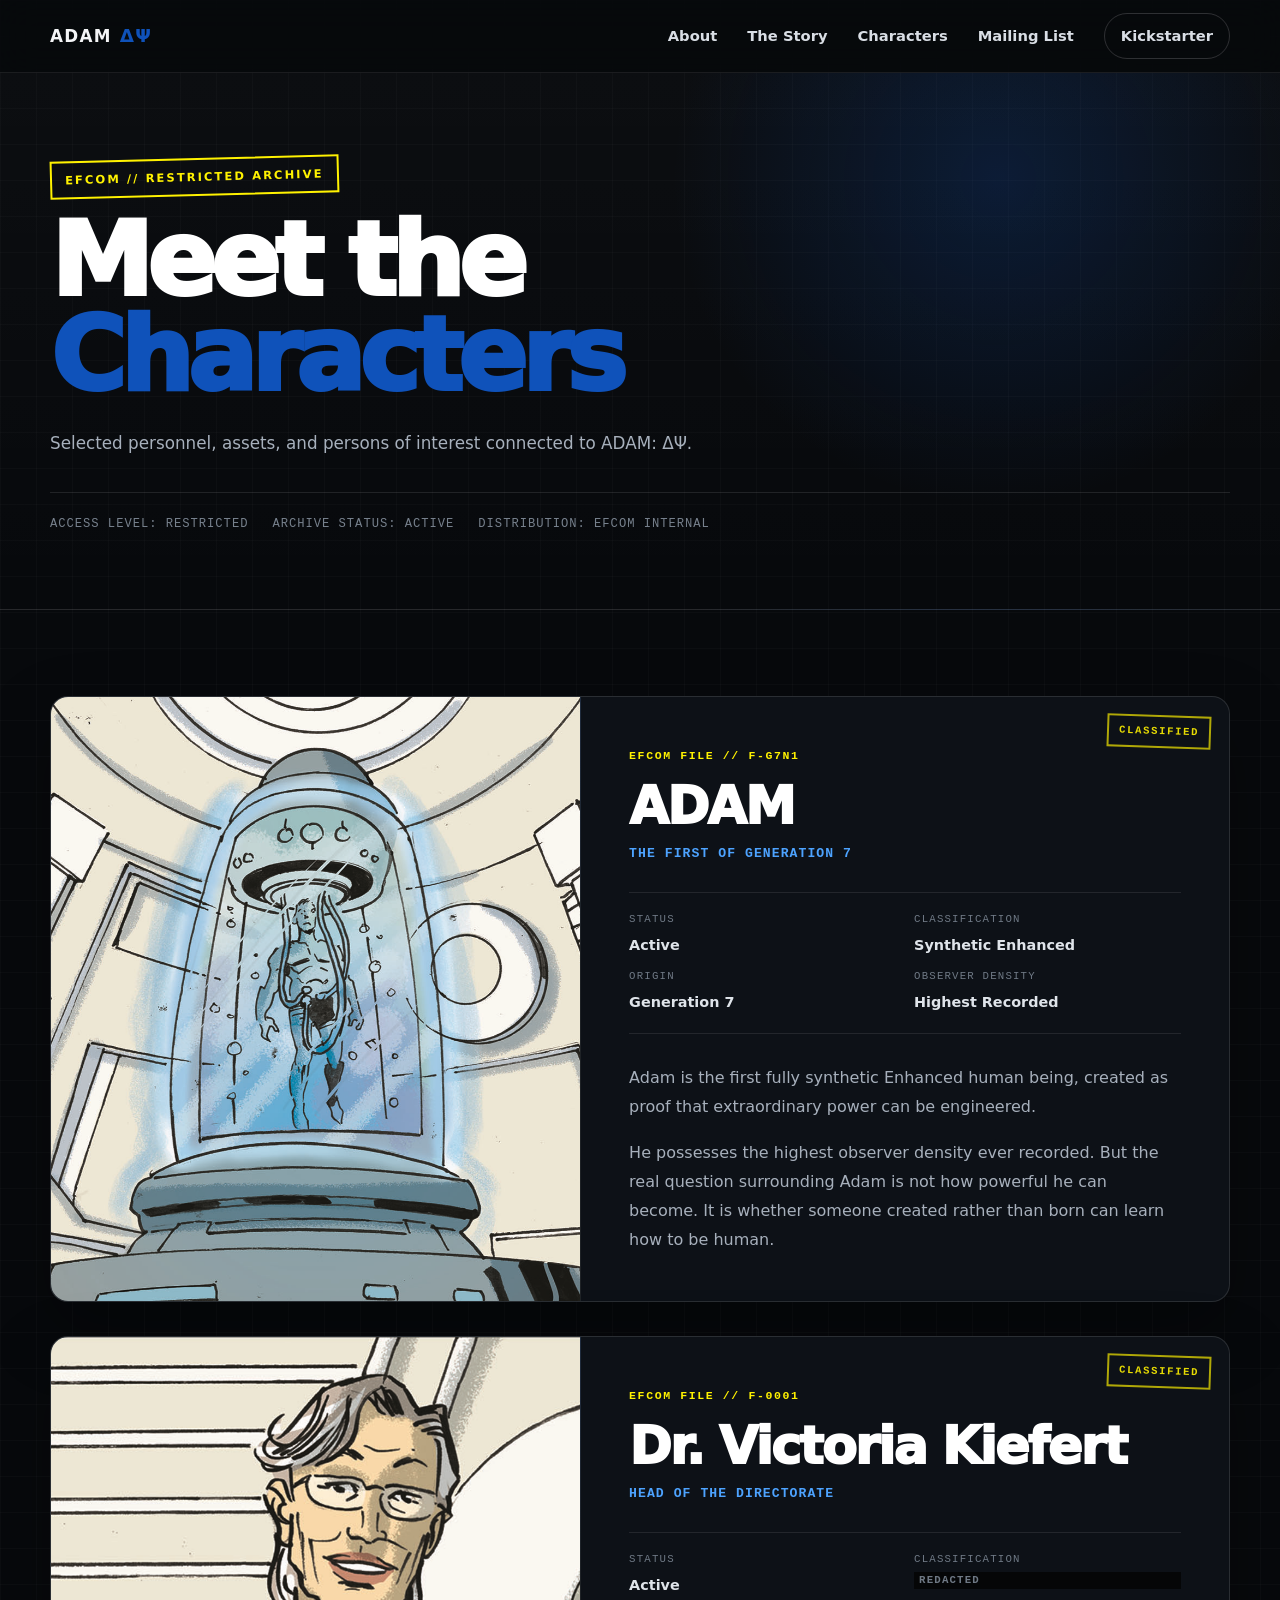
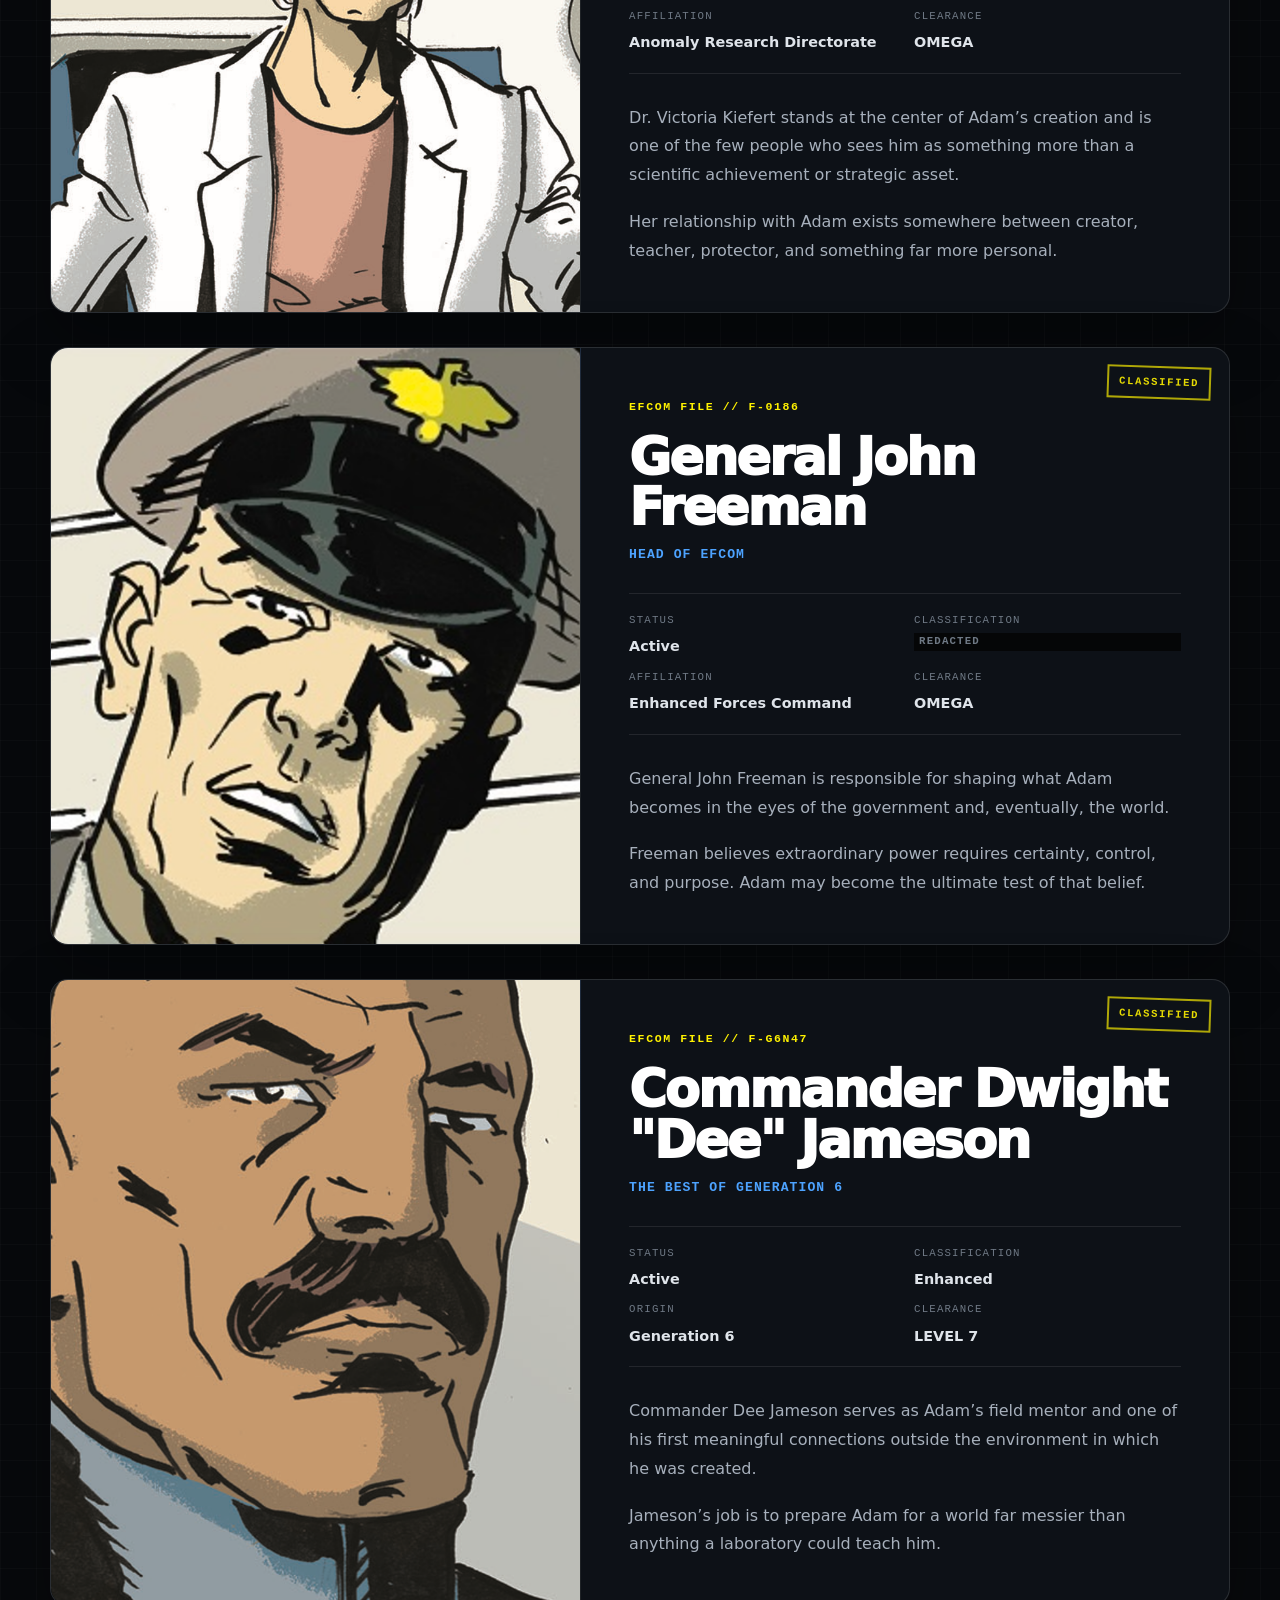
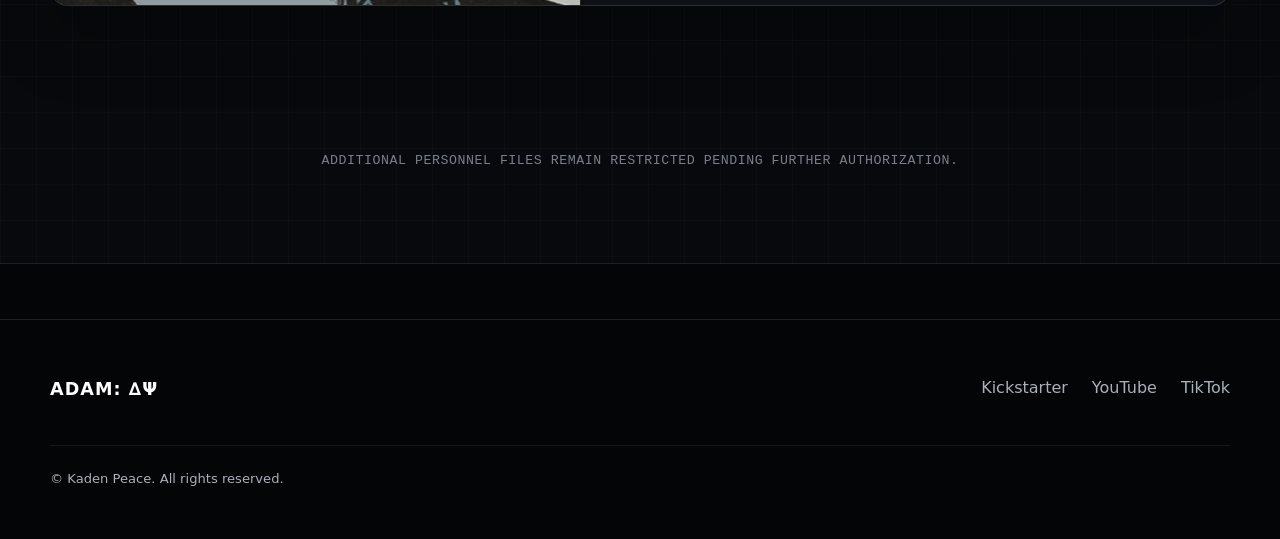
==== characters.html @ d2da7667 "Adjust object-position for dossier images" ====
<!DOCTYPE html>
<html lang="en">

<head>
  <meta charset="UTF-8" />
  <meta name="viewport" content="width=device-width, initial-scale=1.0" />
  <title>Meet the Characters | ADAM: ΔΨ</title>
  <meta name="description" content="Meet the major characters of ADAM: ΔΨ through the EFCOM classified archive." />
  <link rel="stylesheet" href="styles.css" />

  <style>
    body.characters-page {
      background:
        linear-gradient(rgba(255, 255, 255, .018) 1px, transparent 1px),
        linear-gradient(90deg, rgba(255, 255, 255, .018) 1px, transparent 1px),
        #07090c;
      background-size: 36px 36px;
      color: #f4f5f7;
    }

    .characters-page main {
      padding-top: 72px;
    }

    .archive-hero {
      position: relative;
      overflow: hidden;
      padding: 86px 0 74px;
      border-bottom: 1px solid rgba(255, 255, 255, .11);
      background:
        radial-gradient(circle at 78% 20%, rgba(15, 82, 186, .22), transparent 30%),
        linear-gradient(180deg, rgba(255, 255, 255, .02), transparent);
    }

    .archive-stamp {
      display: inline-block;
      margin-bottom: 18px;
      padding: 8px 13px;
      border: 2px solid #FFF200;
      color: #FFF200;
      font-size: .72rem;
      font-weight: 900;
      letter-spacing: .18em;
      text-transform: uppercase;
      transform: rotate(-1.5deg);
    }

    .archive-title {
      margin: 0;
      max-width: 950px;
      color: #fff;
      font-family: Inter, ui-sans-serif, system-ui, -apple-system, BlinkMacSystemFont, "Segoe UI", sans-serif;
      font-size: clamp(3.3rem, 8vw, 7rem);
      line-height: .92;
      letter-spacing: -.055em;
      font-weight: 950;
    }

    .archive-title .mark {
      color: #0F52BA;
    }

    .archive-subtitle {
      max-width: 760px;
      margin: 26px 0 0;
      color: #a7b0bc;
      font-size: 1.05rem;
      line-height: 1.75;
    }

    .archive-meta {
      display: flex;
      flex-wrap: wrap;
      gap: 10px 24px;
      margin-top: 34px;
      padding-top: 22px;
      border-top: 1px solid rgba(255, 255, 255, .10);
      color: #77818d;
      font-family: "Courier New", Courier, monospace;
      font-size: .76rem;
      letter-spacing: .08em;
      text-transform: uppercase;
    }

    .archive-list {
      padding: 86px 0 110px;
    }

    .dossier {
      position: relative;
      display: grid;
      grid-template-columns: minmax(280px, .9fr) minmax(0, 1.1fr);
      overflow: hidden;
      margin-bottom: 34px;
      background: #0d1117;
      border: 1px solid rgba(255, 255, 255, .12);
      border-radius: 18px;
      box-shadow: 0 28px 70px rgba(0, 0, 0, .28);
    }

    .dossier::before {
      content: "CLASSIFIED";
      position: absolute;
      top: 18px;
      right: 18px;
      z-index: 3;
      padding: 6px 10px;
      border: 2px solid rgba(255, 242, 0, .75);
      color: #FFF200;
      font-family: "Courier New", Courier, monospace;
      font-size: .66rem;
      font-weight: 900;
      letter-spacing: .16em;
      transform: rotate(2deg);
      opacity: .9;
    }

    .dossier-image {
      position: relative;
      min-height: 520px;
      display: grid;
      place-items: end center;
      overflow: hidden;
      background:
        linear-gradient(180deg, rgba(15, 82, 186, .16), transparent 42%),
        #090d12;
      border-right: 1px solid rgba(255, 255, 255, .09);
    }

    .dossier-image img {
      width: 100%;
      height: 100%;
      max-height: 640px;
      object-fit: cover;
      object-position: center;
    }

    .dossier.kiefert .dossier-image img {
      object-position: 42% center;
    }

    .dossier.freeman .dossier-image img {
      object-position: 82% center;
    }

    .dossier.jameson .dossier-image img {
      object-position: 62% 88%;
    }

    .dossier-missing {
      align-self: center;
      padding: 50px 30px;
      text-align: center;
      color: #68727e;
      font-family: "Courier New", Courier, monospace;
      line-height: 1.7;
    }

    .dossier-copy {
      padding: 50px 48px 46px;
    }

    .file-number {
      margin: 0 0 16px;
      color: #FFF200;
      font-family: "Courier New", Courier, monospace;
      font-size: .72rem;
      font-weight: 800;
      letter-spacing: .14em;
      text-transform: uppercase;
    }

    .character-name {
      margin: 0;
      color: #fff;
      font-size: clamp(2.25rem, 4vw, 4rem);
      line-height: .98;
      letter-spacing: -.04em;
      font-weight: 950;
    }

    .character-role {
      margin-top: 12px;
      color: #4DA3FF;
      font-family: "Courier New", Courier, monospace;
      font-size: .82rem;
      font-weight: 700;
      letter-spacing: .08em;
      text-transform: uppercase;
    }

    .data-grid {
      display: grid;
      grid-template-columns: 1fr 1fr;
      gap: 10px 18px;
      margin: 28px 0 30px;
      padding: 18px 0;
      border-block: 1px solid rgba(255, 255, 255, .09);
    }

    .data-item span {
      display: block;
      margin-bottom: 4px;
      color: #6f7985;
      font-family: "Courier New", Courier, monospace;
      font-size: .67rem;
      letter-spacing: .11em;
      text-transform: uppercase;
    }

    .data-item strong {
      color: #dfe4ea;
      font-size: .9rem;
      font-weight: 700;
    }

    .character-copy {
      color: #a7b0bc;
      font-size: 1rem;
      line-height: 1.8;
    }

    .character-copy p {
      margin: 0 0 18px;
    }

    .character-copy p:last-child {
      margin-bottom: 0;
    }

    .redacted {
      display: inline-block;
      min-width: 90px;
      padding: 0 5px;
      color: transparent;
      background: #050607;
      user-select: none;
    }

    .archive-footer-note {
      padding: 0 0 90px;
      text-align: center;
    }

    .archive-footer-note p {
      width: min(690px, 100%);
      margin: 0 auto;
      color: #77818d;
      font-family: "Courier New", Courier, monospace;
      font-size: .83rem;
      line-height: 1.7;
      text-transform: uppercase;
      letter-spacing: .04em;
    }

    @media (max-width: 850px) {
      .dossier {
        grid-template-columns: 1fr;
      }

      .dossier:nth-child(even) .dossier-image,
      .dossier:nth-child(even) .dossier-copy {
        order: initial;
      }

      .dossier-image,
      .dossier:nth-child(even) .dossier-image {
        min-height: 390px;
        border: 0;
        border-bottom: 1px solid rgba(255, 255, 255, .09);
      }

      .dossier-copy {
        padding: 34px 24px;
      }
    }

    @media (max-width: 560px) {
      .archive-hero {
        padding-top: 66px;
      }

      .archive-meta {
        display: grid;
        gap: 8px;
      }

      .data-grid {
        grid-template-columns: 1fr;
      }

      .dossier-image {
        min-height: 320px;
      }
    }
  </style>
</head>

<body class="characters-page">
  <header class="site-header">
    <div class="container nav-wrap">
      <a class="brand" href="index.html" aria-label="ADAM Delta Psi home">
        <span class="brand-main">ADAM</span>
        <span class="brand-mark">ΔΨ</span>
      </a>

      <button class="menu-toggle" type="button" aria-label="Open navigation" aria-expanded="false"
        aria-controls="site-nav">
        <span></span><span></span><span></span>
      </button>

      <nav id="site-nav" class="site-nav" aria-label="Main navigation">
        <a href="index.html#about">About</a>
        <a href="index.html#world">The Story</a>
        <a href="characters.html">Characters</a>
        <a href="index.html#newsletter">Mailing List</a>
        <a class="nav-cta" href="https://www.kickstarter.com/projects/adam-delta-psi/adam-adam-delta-psi-0" target="_blank" rel="noopener">
         Kickstarter
        </a>
      </nav>
    </div>
  </header>

  <main>
    <section class="archive-hero">
      <div class="container">
        <div class="archive-stamp">EFCOM // Restricted Archive</div>
        <h1 class="archive-title">Meet the <span class="mark">Characters</span></h1>
        <p class="archive-subtitle">Selected personnel, assets, and persons of interest connected to ADAM: ΔΨ.</p>
        <div class="archive-meta">
          <span>Access Level: Restricted</span>
          <span>Archive Status: Active</span>
          <span>Distribution: EFCOM Internal</span>
        </div>
      </div>
    </section>

    <section class="archive-list">
      <div class="container">

        <article class="dossier">
          <div class="dossier-image">
            <img src="assets/characters/adam.png" alt="Adam"
              onerror="this.hidden=true; this.nextElementSibling.hidden=false;" />
            <div class="dossier-missing" hidden>IMAGE FILE MISSING<br />assets/characters/adam.png</div>
          </div>
          <div class="dossier-copy">
            <p class="file-number">EFCOM FILE // F-G7N1</p>
            <h2 class="character-name">ADAM</h2>
            <div class="character-role">The First of Generation 7</div>
            <div class="data-grid">
              <div class="data-item"><span>Status</span><strong>Active</strong></div>
              <div class="data-item"><span>Classification</span><strong>Synthetic Enhanced</strong></div>
              <div class="data-item"><span>Origin</span><strong>Generation 7</strong></div>
              <div class="data-item"><span>Observer Density</span><strong>Highest Recorded</strong></div>
            </div>
            <div class="character-copy">
              <p>Adam is the first fully synthetic Enhanced human being, created as proof that extraordinary power can
                be engineered.</p>
              <p>He possesses the highest observer density ever recorded. But the real question surrounding Adam is not
                how powerful he can become. It is whether someone created rather than born can learn how to be human.
              </p>
            </div>
          </div>
        </article>

        <article class="dossier kiefert">
          <div class="dossier-image">
            <img src="assets/characters/kiefert.png" alt="Dr. Victoria Kiefert"
              onerror="this.hidden=true; this.nextElementSibling.hidden=false;" />
            <div class="dossier-missing" hidden>IMAGE FILE MISSING<br />assets/characters/kiefert.png</div>
          </div>
          <div class="dossier-copy">
            <p class="file-number">EFCOM FILE // F-0001</p>
            <h2 class="character-name">Dr. Victoria Kiefert</h2>
            <div class="character-role">Head of the Directorate</div>
            <div class="data-grid">
              <div class="data-item"><span>Status</span><strong>Active</strong></div>
              <div class="data-item"><span>Classification</span><strong><span class="redacted">REDACTED</span></strong></div>
              <div class="data-item"><span>Affiliation</span><strong>Anomaly Research Directorate</strong></div>
              <div class="data-item"><span>Clearance</span><strong>OMEGA</strong></div>
            </div>
            <div class="character-copy">
              <p>Dr. Victoria Kiefert stands at the center of Adam’s creation and is one of the few people who sees him
                as something more than a scientific achievement or strategic asset.</p>
              <p>Her relationship with Adam exists somewhere between creator, teacher, protector, and something far more
                personal.</p>
            </div>
          </div>
        </article>

        <article class="dossier freeman">
          <div class="dossier-image">
            <img src="assets/characters/freeman.png" alt="General John Freeman"
              onerror="this.hidden=true; this.nextElementSibling.hidden=false;" />
            <div class="dossier-missing" hidden>IMAGE FILE MISSING<br />assets/characters/freeman.png</div>
          </div>
          <div class="dossier-copy">
            <p class="file-number">EFCOM FILE // F-0186</p>
            <h2 class="character-name">General John Freeman</h2>
            <div class="character-role">Head of EFCOM</div>
            <div class="data-grid">
              <div class="data-item"><span>Status</span><strong>Active</strong></div>
              <div class="data-item"><span>Classification</span><strong><span class="redacted">REDACTED</span></strong></div>
              <div class="data-item"><span>Affiliation</span><strong>Enhanced Forces Command</strong></div>
              <div class="data-item"><span>Clearance</span><strong>OMEGA</strong></div>
            </div>
            <div class="character-copy">
              <p>General John Freeman is responsible for shaping what Adam becomes in the eyes of the government and,
                eventually, the world.</p>
              <p>Freeman believes extraordinary power requires certainty, control, and purpose. Adam may become the
                ultimate test of that belief.</p>
            </div>
          </div>
        </article>

        <article class="dossier jameson">
          <div class="dossier-image">
            <img src="assets/characters/jameson.png" alt="Commander Dee Jameson"
              onerror="this.hidden=true; this.nextElementSibling.hidden=false;" />
            <div class="dossier-missing" hidden>IMAGE FILE MISSING<br />assets/characters/jameson.png</div>
          </div>
          <div class="dossier-copy">
            <p class="file-number">EFCOM FILE // F-G6N47</p>
            <h2 class="character-name">Commander Dwight "Dee" Jameson</h2>
            <div class="character-role">The Best of Generation 6</div>
            <div class="data-grid">
              <div class="data-item"><span>Status</span><strong>Active</strong></div>
              <div class="data-item"><span>Classification</span><strong>Enhanced</strong></div>
              <div class="data-item"><span>Origin</span><strong>Generation 6</strong></div>
              <div class="data-item"><span>Clearance</span><strong>LEVEL 7</strong></div>
            </div>
            <div class="character-copy">
              <p>Commander Dee Jameson serves as Adam’s field mentor and one of his first meaningful connections outside
                the environment in which he was created.</p>
              <p>Jameson’s job is to prepare Adam for a world far messier than anything a laboratory could teach him.
              </p>
            </div>
          </div>
        </article>

      </div>
    </section>

    <section class="archive-footer-note">
      <div class="container">
        <p>Additional personnel files remain restricted pending further authorization.</p>
      </div>
    </section>
  </main>

  <footer class="site-footer">
  <footer class="site-footer">
    <div class="container footer-inner">
      <div>
        <div class="footer-brand">ADAM: ∆Ψ</div>
      </div>

      <div class="footer-links">
        <a href="https://www.kickstarter.com/projects/adam-delta-psi/adam-adam-delta-psi-0" target="_blank" rel="noopener">Kickstarter</a>
        <a href="https://www.youtube.com/@ADAM_Delta_Psi" target="_blank" rel="noopener">YouTube</a>
        <a href="https://www.tiktok.com/@adam_delta_psi" target="_blank" rel="noopener">TikTok</a>
      </div>
    </div>

    <div class="container footer-bottom">
      <p>
        © <span id="year"></span> Kaden Peace. All rights reserved.
      </p>
    </div>
  </footer>
</body>
</html>
---- styles.css ----
:root {
  --bg: #07090c;
  --bg-soft: #0d1117;
  --panel: #1200b4;
  --panel-2: #151d27;
  --text: #f4f5f7;
  --muted: #a7b0bc;
  --line: rgba(255, 255, 255, 0.11);
  --accent: #0F52BA;
  --accent-light: #FFF200;
  --accent-dark: #082567;
  --max-width: 1180px;
  --radius: 18px;
  --shadow: 0 30px 80px rgba(0, 0, 0, 0.35);
}

* {
  box-sizing: border-box;
}

html {
  scroll-behavior: smooth;
}

body {
  margin: 0;
  background: var(--bg);
  color: var(--text);
  font-family:
    Inter, ui-sans-serif, system-ui, -apple-system, BlinkMacSystemFont, "Segoe UI",
    sans-serif;
  line-height: 1.6;
}

body.menu-open {
  overflow: hidden;
}

a {
  color: inherit;
  text-decoration: none;
}

button,
input {
  font: inherit;
}

img {
  max-width: 100%;
  display: block;
}

.container {
  width: min(calc(100% - 40px), var(--max-width));
  margin-inline: auto;
}

.site-header {
  position: fixed;
  inset: 0 0 auto;
  z-index: 100;
  background: rgba(7, 9, 12, 0.78);
  border-bottom: 1px solid rgba(255, 255, 255, 0.08);
  backdrop-filter: blur(18px);
  -webkit-backdrop-filter: blur(18px);
}

.nav-wrap {
  min-height: 72px;
  display: flex;
  align-items: center;
  justify-content: space-between;
  gap: 30px;
}

.brand {
  display: inline-flex;
  align-items: baseline;
  gap: 8px;
  font-weight: 900;
  letter-spacing: 0.08em;
}

.brand-main {
  font-size: 1.05rem;
}

.brand-mark {
  color: var(--accent);
  font-size: 1.15rem;
}

.site-nav {
  display: flex;
  align-items: center;
  gap: 30px;
}

.site-nav a {
  color: #d9dee5;
  font-size: 0.92rem;
  font-weight: 700;
  transition: color 160ms ease;
}

.site-nav a:hover {
  color: white;
}

.site-nav .nav-cta {
  padding: 10px 16px;
  border: 1px solid rgba(255, 255, 255, 0.16);
  border-radius: 999px;
}

.menu-toggle {
  display: none;
  width: 42px;
  height: 42px;
  padding: 9px;
  background: transparent;
  border: 0;
  cursor: pointer;
}

.menu-toggle span {
  display: block;
  height: 2px;
  margin: 5px 0;
  background: white;
  transition: transform 180ms ease, opacity 180ms ease;
}

.hero {
  position: relative;
  min-height: 100svh;
  display: grid;
  place-items: center;
  overflow: hidden;
  padding: 130px 0 90px;
  isolation: isolate;
  background:
    radial-gradient(circle at 50% 55%, rgba(255, 79, 61, 0.08), transparent 34%),
    linear-gradient(180deg, #080a0e 0%, #06080b 100%);
}

.hero::after {
  content: "";
  position: absolute;
  inset: auto 0 0;
  height: 28%;
  z-index: -1;
  background: linear-gradient(transparent, var(--bg));
}

.hero-grid {
  position: absolute;
  inset: 0;
  z-index: -3;
  opacity: 0.26;
  background-image:
    linear-gradient(rgba(255, 255, 255, 0.045) 1px, transparent 1px),
    linear-gradient(90deg, rgba(255, 255, 255, 0.045) 1px, transparent 1px);
  background-size: 64px 64px;
  mask-image: linear-gradient(to bottom, black, transparent 88%);
}

.hero-glow {
  position: absolute;
  z-index: -2;
  width: 560px;
  height: 560px;
  border-radius: 50%;
  filter: blur(120px);
  opacity: 0.22;
}

.hero-glow-one {
  top: 18%;
  right: -240px;
  background: var(--accent);
}

.hero-glow-two {
  left: -260px;
  bottom: -120px;
  background: #5b6470;
}

.hero-content {
  max-width: 980px;
  text-align: center;
}

.eyebrow,
.section-kicker {
  margin: 0 0 18px;
  color: var(--accent-light);
  text-transform: uppercase;
  letter-spacing: 0.18em;
  font-size: 0.76rem;
  font-weight: 800;
}

.about-heading span {
  display: block;
}

.about-heading span + span {
  margin-top: 15px;
}

.hero h1 {
  margin: 0;
  line-height: 0.9;
  letter-spacing: -0.055em;
  display: flex;
  justify-content: center;
  align-items: baseline;
  gap: 1em;
}

.hero h1 span,
.hero h1 strong {
  display: inline;
  font-size: clamp(5rem, 16vw, 11rem);
  font-weight: 950;
}

.hero h1 strong {
  color: var(--accent);
  letter-spacing: -0.02em;
}

.subtitle {
  margin: 26px 0 0;
  color: #d4d9e0;
  font-size: clamp(1.05rem, 2vw, 1.45rem);
  letter-spacing: 0.11em;
  text-transform: uppercase;
}

.hero-copy {
  max-width: 760px;
  margin: 30px auto 0;
  color: var(--muted);
  font-size: clamp(1rem, 1.7vw, 1.17rem);
}

.hero-actions {
  margin-top: 36px;
  display: flex;
  justify-content: center;
  flex-wrap: wrap;
  gap: 14px;
}

.button {
  min-height: 48px;
  display: inline-flex;
  align-items: center;
  justify-content: center;
  padding: 13px 20px;
  border: 0;
  border-radius: 10px;
  font-weight: 800;
  cursor: pointer;
  transition:
    transform 160ms ease,
    background 160ms ease,
    border-color 160ms ease;
}

.button:hover {
  transform: translateY(-2px);
}

.button-primary {
  color: #fff;
  background: linear-gradient(135deg, var(--accent), var(--accent-dark));
  box-shadow: 0 12px 34px rgba(255, 79, 61, 0.18);
}

.button-primary:hover {
  background: linear-gradient(135deg, var(--accent-light), var(--accent));
}

.button-secondary {
  color: #fff;
  background: linear-gradient(135deg, var(--accent), var(--accent-dark));
  border: 0;
  box-shadow: 0 12px 34px rgba(15, 82, 186, 0.18);
}

.button-secondary:hover {
  background: linear-gradient(135deg, var(--accent-light), var(--accent));
}

.hero-note {
  margin: 24px 0 0;
  color: #78828d;
  font-size: 0.85rem;
}

.section {
  padding: 110px 0;
}

.section-dark {
  background:
    linear-gradient(180deg, rgba(255, 255, 255, 0.015), transparent 20%),
    var(--bg-soft);
  border-block: 1px solid var(--line);
}

.split,
.newsletter-grid,
.book-grid {
  display: grid;
  grid-template-columns: 0.9fr 1.1fr;
  gap: clamp(50px, 8vw, 120px);
  align-items: start;
}

h2 {
  max-width: 720px;
  margin: 0;
  font-size: clamp(2.2rem, 5vw, 4.5rem);
  line-height: 1;
  letter-spacing: -0.04em;
}

.prose {
  color: var(--muted);
  font-size: 1.04rem;
}

.prose p {
  margin: 0 0 22px;
}

.prose p:last-child {
  margin-bottom: 0;
}

.prose strong,
.prose em {
  color: white;
}

.book-tagline {
  margin: 20px 0 0;
  color: var(--muted);
  font-size: 1.08rem;
}

.story-cards {
  display: grid;
  grid-template-columns: repeat(3, 1fr);
  gap: 18px;
  margin-top: 70px;
}

.story-card {
  min-height: 240px;
  padding: 30px;
  background:
    linear-gradient(145deg, rgba(255, 79, 61, 0.08), transparent 45%),
    var(--panel);
  border: 1px solid var(--line);
  border-radius: var(--radius);
}

.story-card span {
  color: var(--accent);
  font-size: 0.82rem;
  font-weight: 900;
  letter-spacing: 0.12em;
}

.story-card h3 {
  margin: 42px 0 12px;
  font-size: 1.45rem;
}

.story-card p {
  margin: 0;
  color: var(--muted);
}

.quote-section {
  padding: 120px 0;
  text-align: center;
  background:
    radial-gradient(circle at center, rgba(255, 79, 61, 0.12), transparent 48%),
    var(--bg);
}

.quote-section p {
  max-width: 920px;
  margin: 0 auto;
  font-size: clamp(2rem, 4.7vw, 4.1rem);
  line-height: 1.12;
  letter-spacing: -0.035em;
  font-weight: 800;
}

.newsletter-section {
  background: var(--bg-soft);
  border-block: 1px solid var(--line);
}

.newsletter-copy {
  max-width: 590px;
  margin: 24px 0 0;
  color: var(--muted);
}

.newsletter-card {
  padding: 0;
  background: transparent;
  border: none;
  border-radius: 0;
  box-shadow: none;
}

.signup-form label {
  display: block;
  margin-bottom: 10px;
  color: #dce1e7;
  font-size: 0.9rem;
  font-weight: 800;
}

.form-row {
  display: flex;
  gap: 10px;
}

.form-row input {
  flex: 1;
  min-width: 0;
  min-height: 50px;
  padding: 0 15px;
  color: white;
  background: #090d12;
  border: 1px solid rgba(255, 255, 255, 0.14);
  border-radius: 10px;
  outline: none;
}

.form-row input:focus {
  border-color: var(--accent);
  box-shadow: 0 0 0 3px rgba(255, 79, 61, 0.12);
}

.form-note {
  margin: 13px 0 0;
  color: #77818d;
  font-size: 0.8rem;
}

.final-cta {
  padding-block: 86px;
}

.final-cta-inner {
  display: flex;
  align-items: end;
  justify-content: space-between;
  gap: 40px;
}

.site-footer {
  padding: 55px 0 25px;
  color: var(--muted);
  background: #040506;
  border-top: 1px solid var(--line);
}

.footer-inner {
  display: flex;
  align-items: start;
  justify-content: space-between;
  gap: 40px;
}

.footer-brand {
  color: white;
  font-size: 1.1rem;
  font-weight: 900;
  letter-spacing: 0.06em;
}

.footer-inner p {
  margin: 7px 0 0;
}

.footer-links {
  display: flex;
  flex-wrap: wrap;
  gap: 24px;
}

.footer-links a:hover {
  color: white;
}

.footer-bottom {
  margin-top: 42px;
  padding-top: 22px;
  border-top: 1px solid rgba(255, 255, 255, 0.07);
  font-size: 0.82rem;
}

.footer-bottom p {
  margin: 0;
}

@media (max-width: 800px) {
  .container {
    width: min(calc(100% - 28px), var(--max-width));
  }

  .menu-toggle {
    display: block;
  }

  .site-nav {
    position: fixed;
    inset: 72px 0 auto;
    display: grid;
    gap: 0;
    padding: 16px 20px 26px;
    background: rgba(7, 9, 12, 0.98);
    border-bottom: 1px solid var(--line);
    transform: translateY(-140%);
    opacity: 0;
    pointer-events: none;
    transition: transform 180ms ease, opacity 180ms ease;
  }

  .site-nav.open {
    transform: translateY(0);
    opacity: 1;
    pointer-events: auto;
  }

  .site-nav a {
    padding: 15px 4px;
    border-bottom: 1px solid rgba(255, 255, 255, 0.07);
  }

  .site-nav .nav-cta {
    margin-top: 12px;
    padding: 13px 16px;
    text-align: center;
    border: 1px solid rgba(255, 255, 255, 0.16);
  }

  .menu-toggle.active span:nth-child(1) {
    transform: translateY(7px) rotate(45deg);
  }

  .menu-toggle.active span:nth-child(2) {
    opacity: 0;
  }

  .menu-toggle.active span:nth-child(3) {
    transform: translateY(-7px) rotate(-45deg);
  }

  .hero {
    min-height: auto;
    padding-top: 150px;
  }

  .section {
    padding: 82px 0;
  }

  .split,
  .newsletter-grid,
  .book-grid {
    grid-template-columns: 1fr;
    gap: 38px;
  }

  .story-cards {
    grid-template-columns: 1fr;
    margin-top: 50px;
  }

  .story-card {
    min-height: 0;
  }

  .story-card h3 {
    margin-top: 30px;
  }

  .form-row {
    flex-direction: column;
  }

  .form-row .button {
    width: 100%;
  }

  .final-cta-inner,
  .footer-inner {
    align-items: stretch;
    flex-direction: column;
  }

  .final-cta-inner .button {
    width: fit-content;
  }
}

@media (prefers-reduced-motion: reduce) {
  html {
    scroll-behavior: auto;
  }

  *,
  *::before,
  *::after {
    transition: none !important;
  }
}

@media (max-width: 600px) {
  .hero h1 {
    justify-content: center;
    flex-wrap: nowrap;
    white-space: nowrap;
  }

  .hero h1 span,
  .hero h1 strong {
    font-size: clamp(2.75rem, 16vw, 4.25rem);
  }
}

.hero-art {
  display: block;
  width: min(100%, 700px);
  height: auto;
  margin: 20px auto 0;
}

@media (max-width: 600px) {
  .hero-art {
    width: 100%;
    max-width: 430px;
    margin-top: 16px;
  }
}
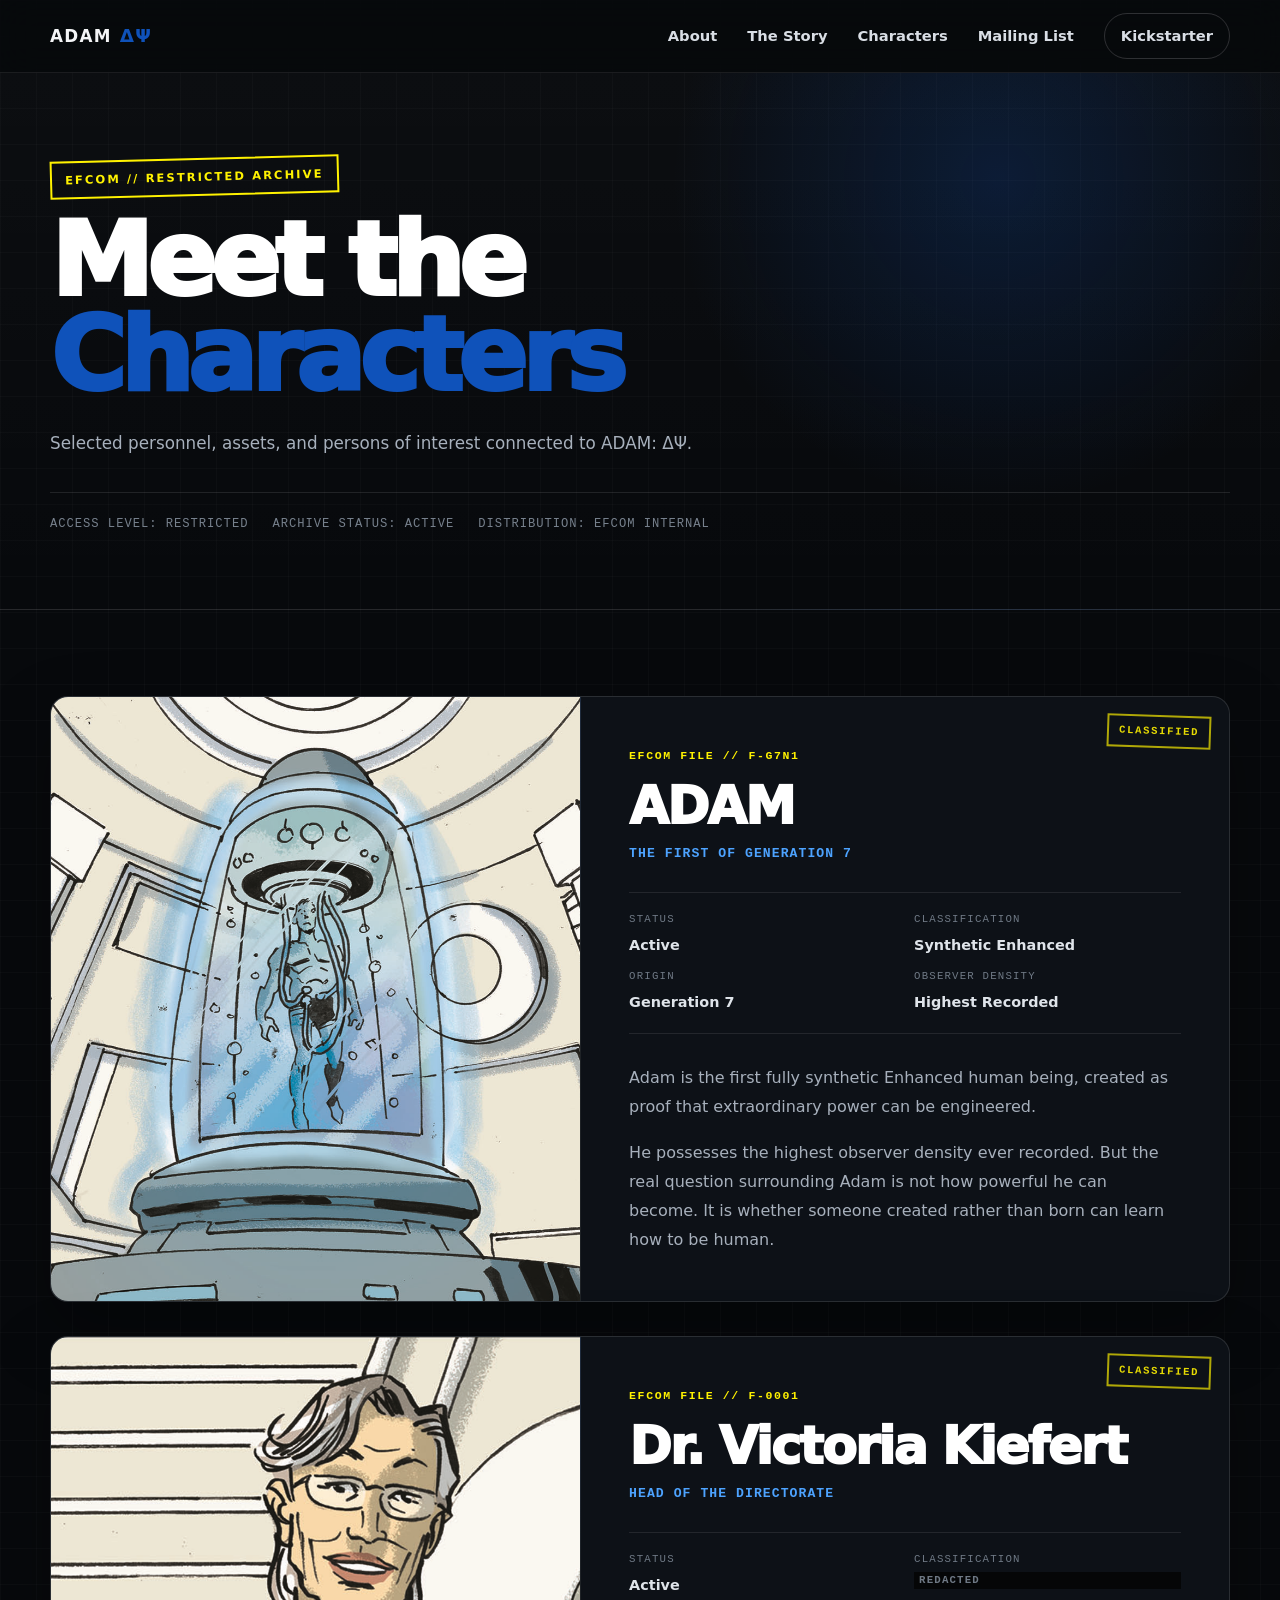
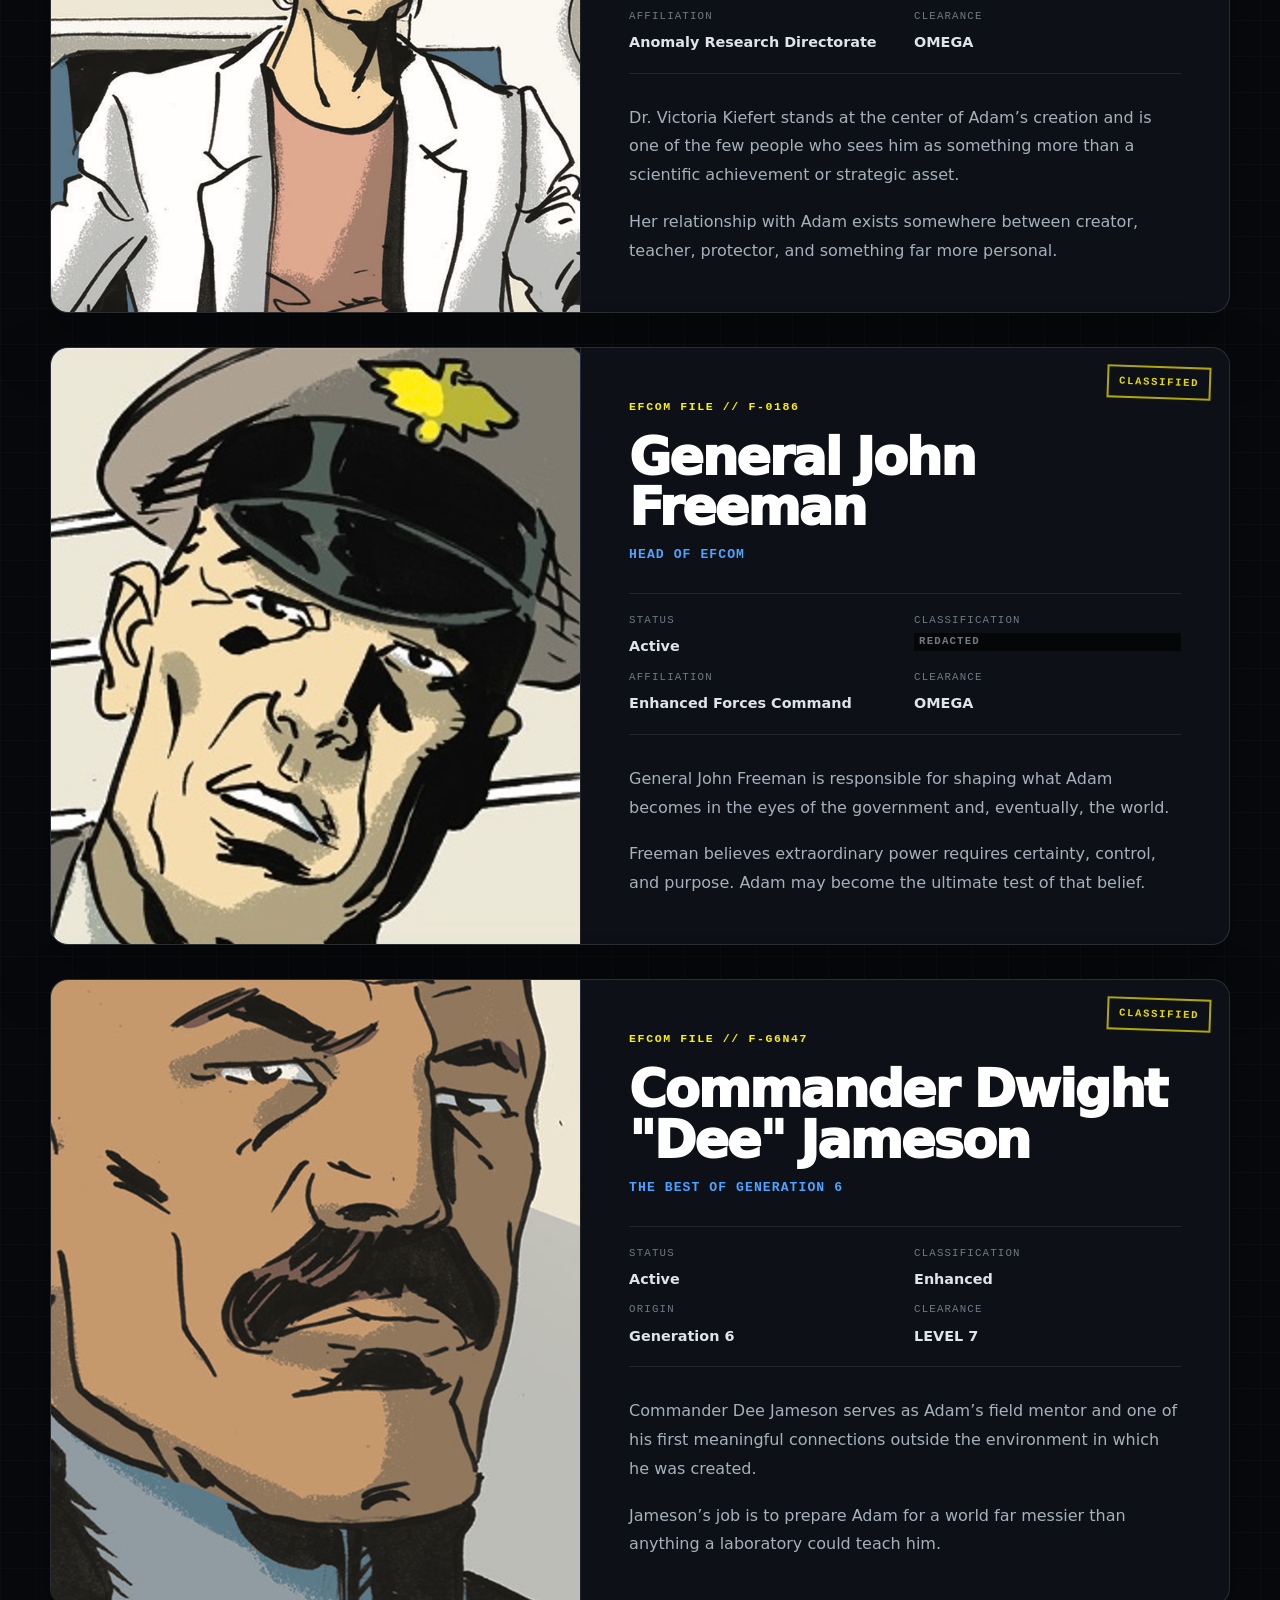
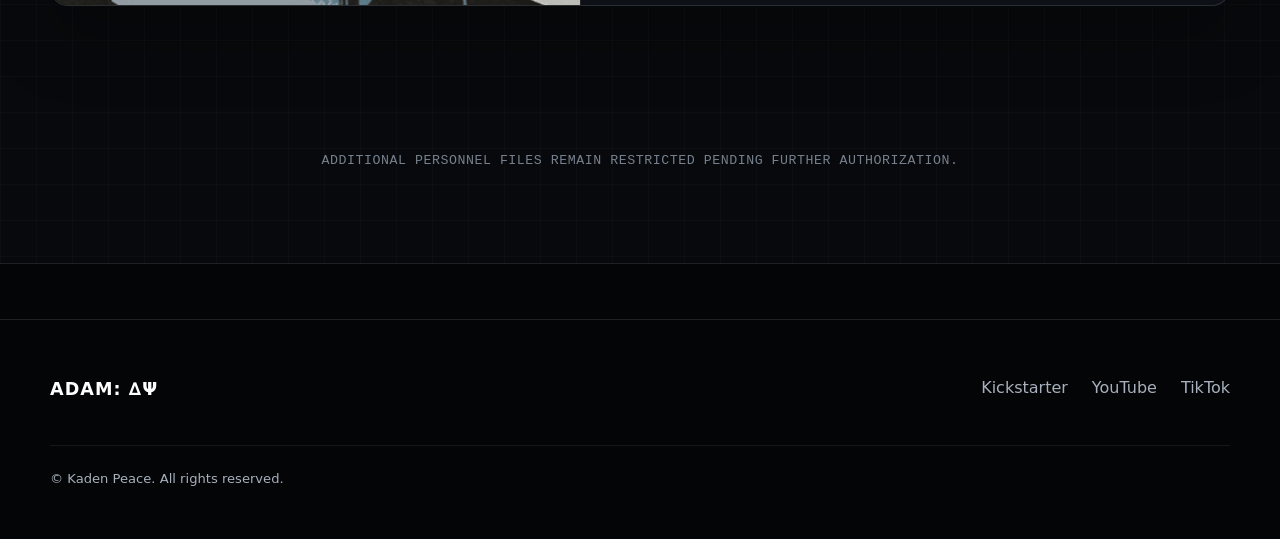
==== commit 547a502c: "Update image position and transform in dossier styles Adjust image positioning and add scaling effec" ====
--- a/characters.html
+++ b/characters.html
@@ -144,7 +144,8 @@
     }
 
     .dossier.jameson .dossier-image img {
-      object-position: 62% 88%;
+      object-position: 62% center;
+      transform: scale(1.06) translateY(-8px);
     }
 
     .dossier-missing {
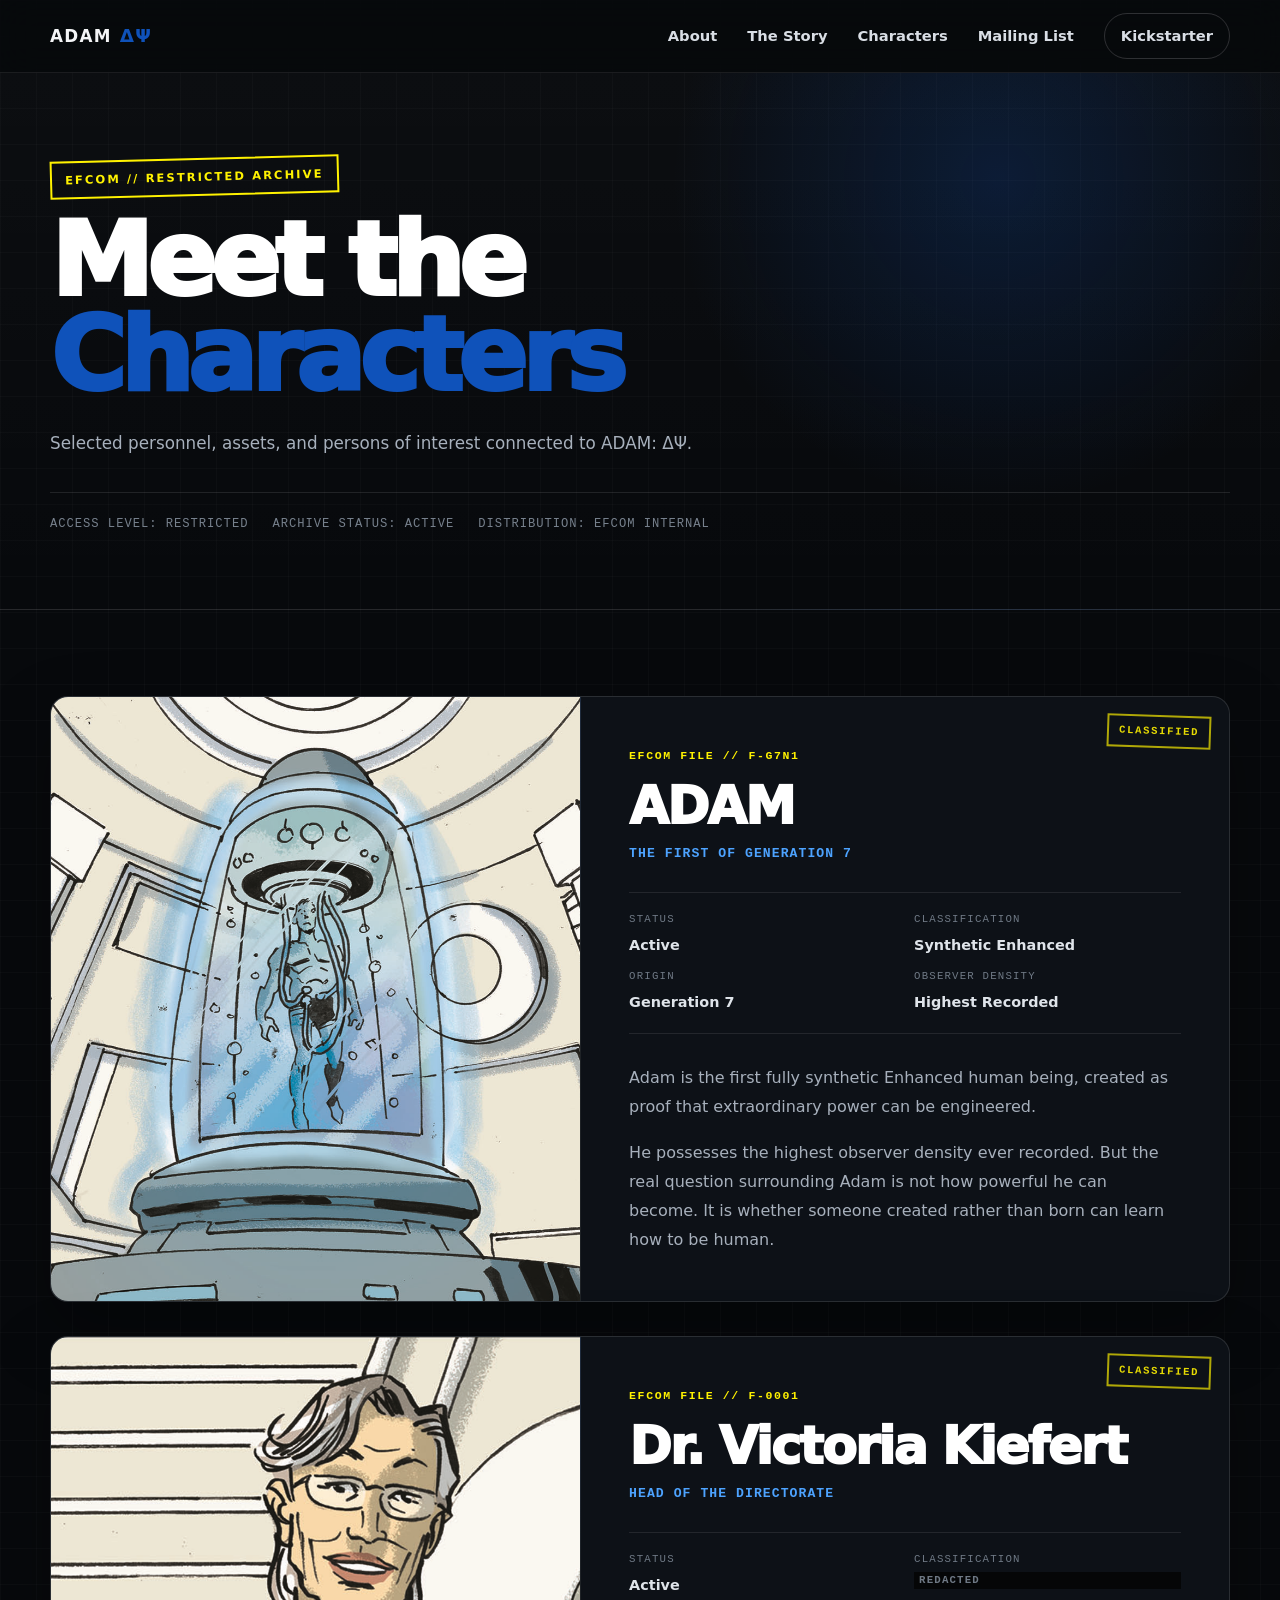
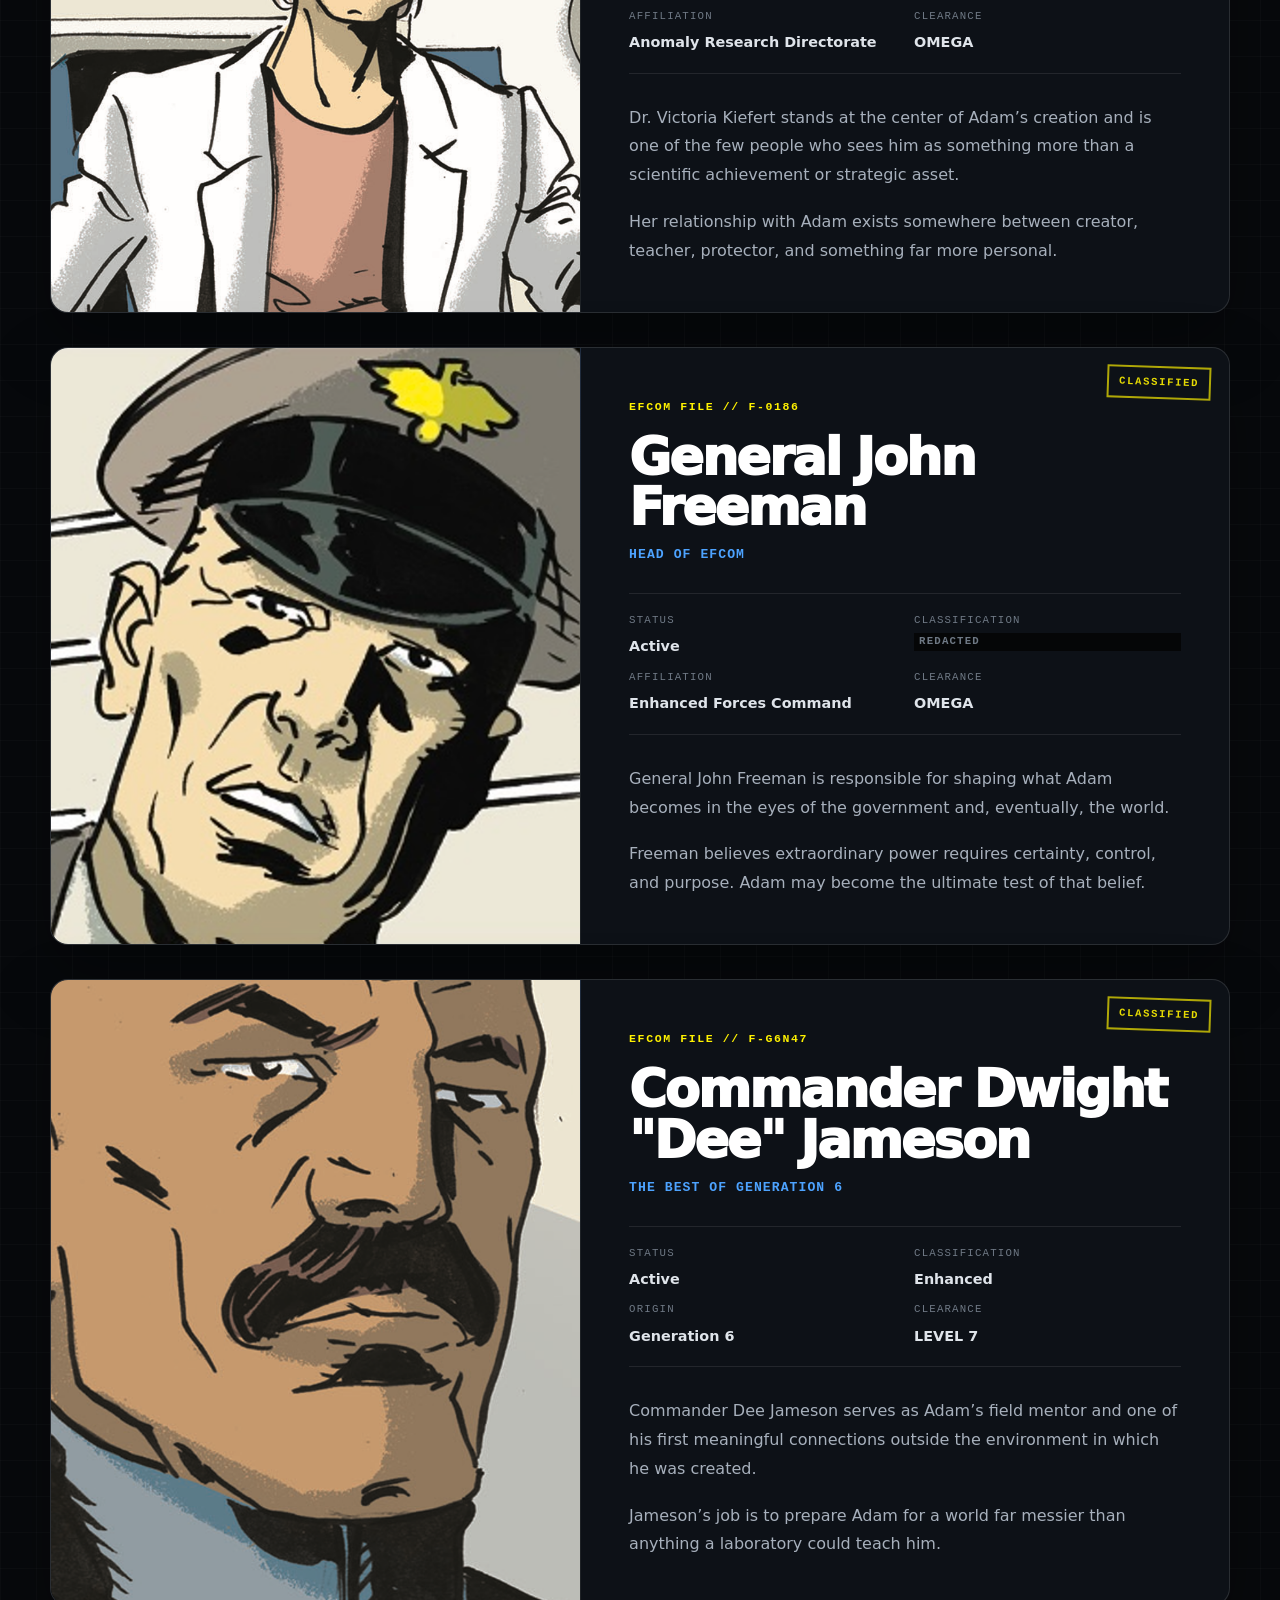
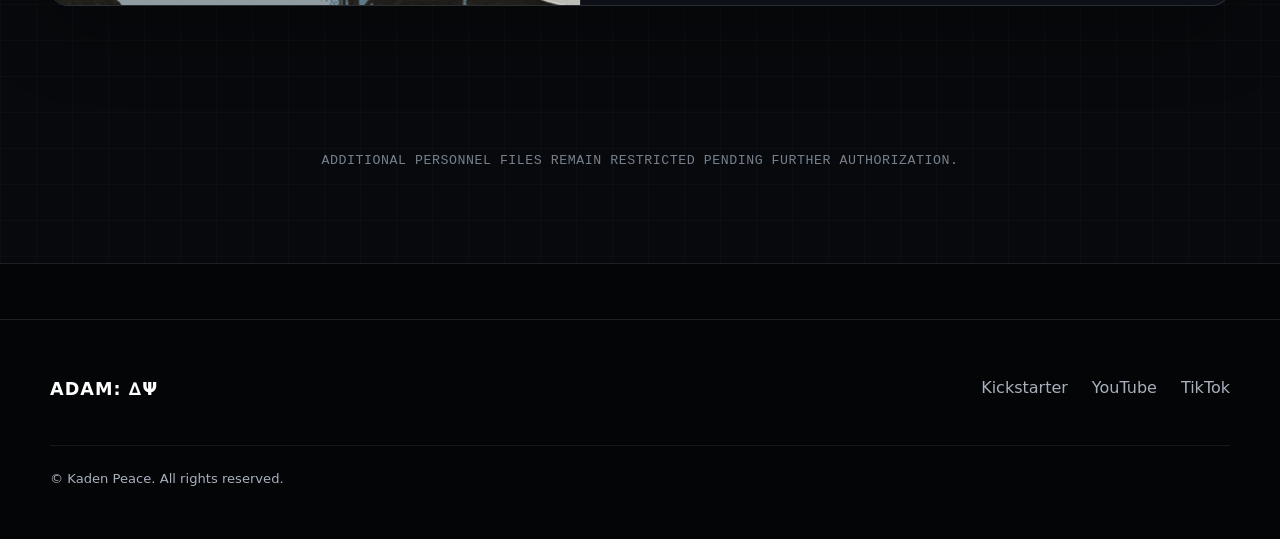
==== commit 4778a22c: "Adjust transform translateY value for dossier image" ====
--- a/characters.html
+++ b/characters.html
@@ -145,7 +145,7 @@
 
     .dossier.jameson .dossier-image img {
       object-position: 62% center;
-      transform: scale(1.06) translateY(-8px);
+      transform: scale(1.06) translateY(-12px);
     }
 
     .dossier-missing {
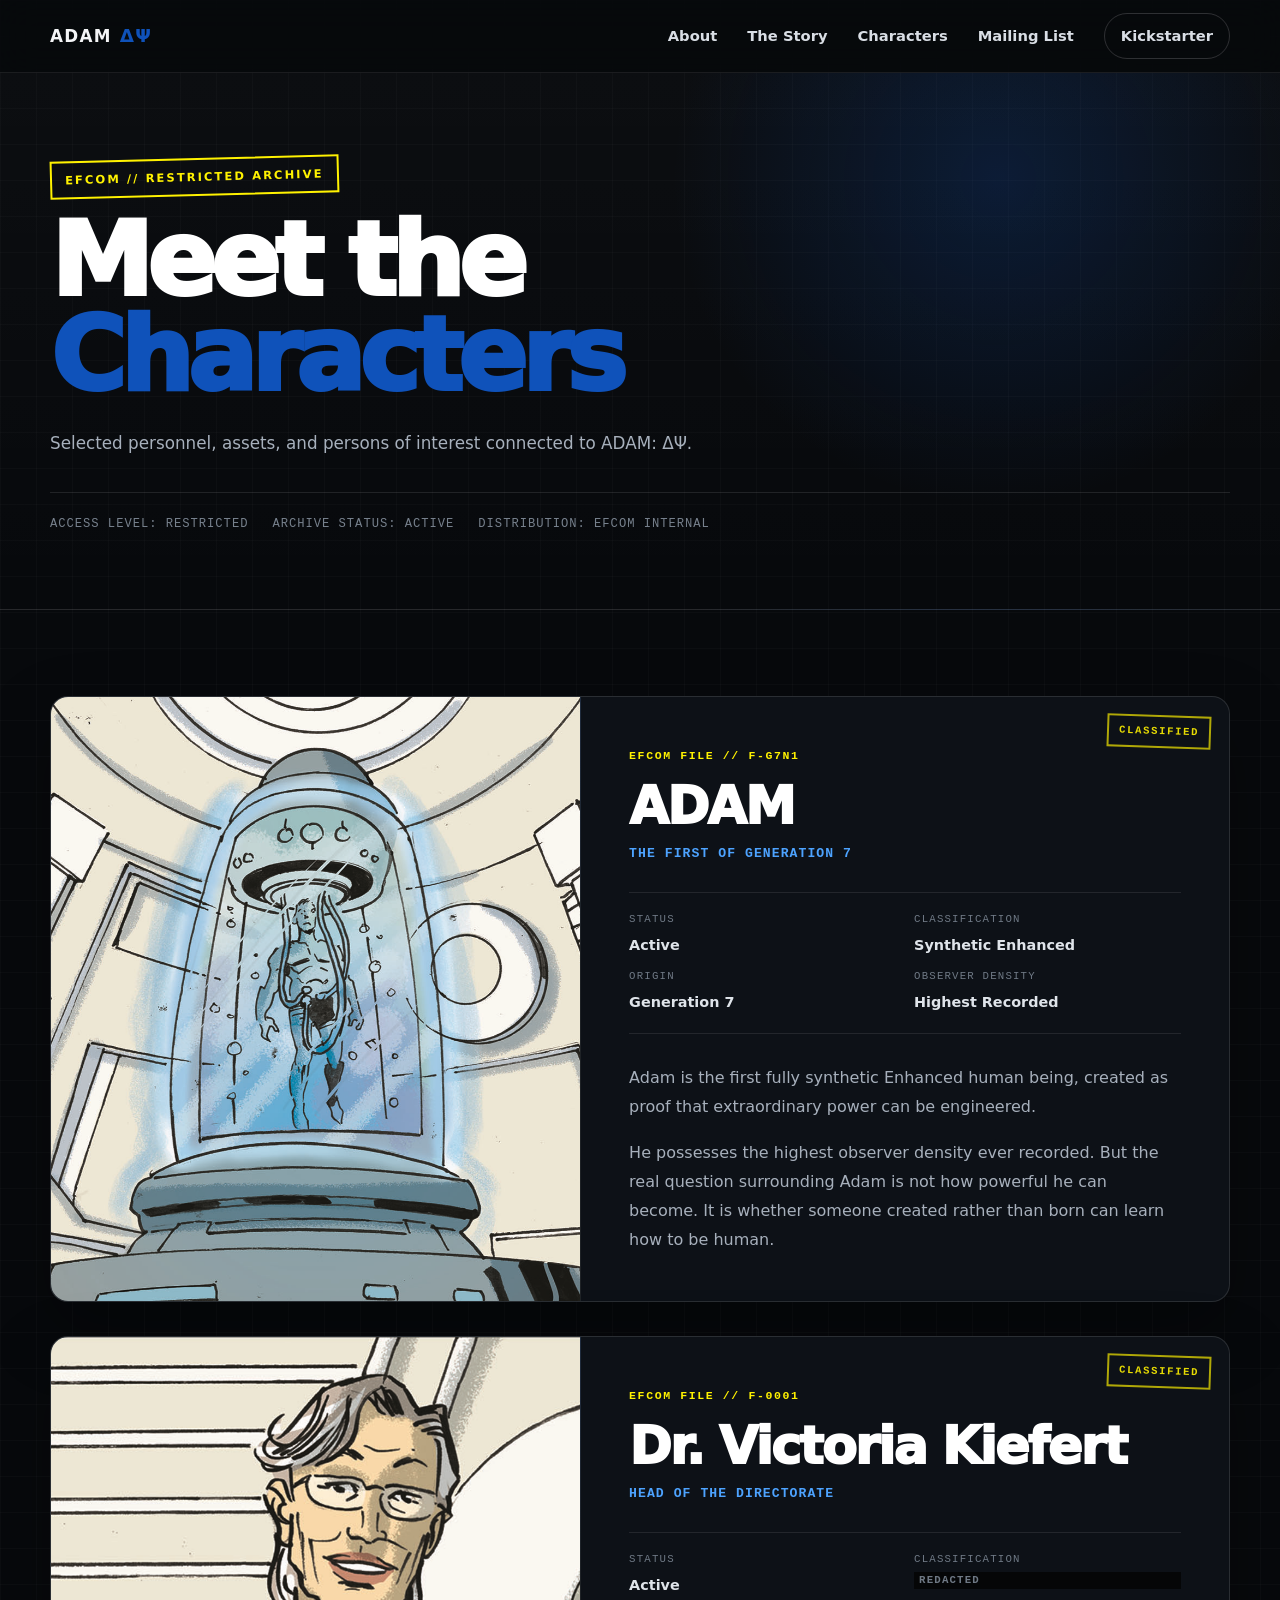
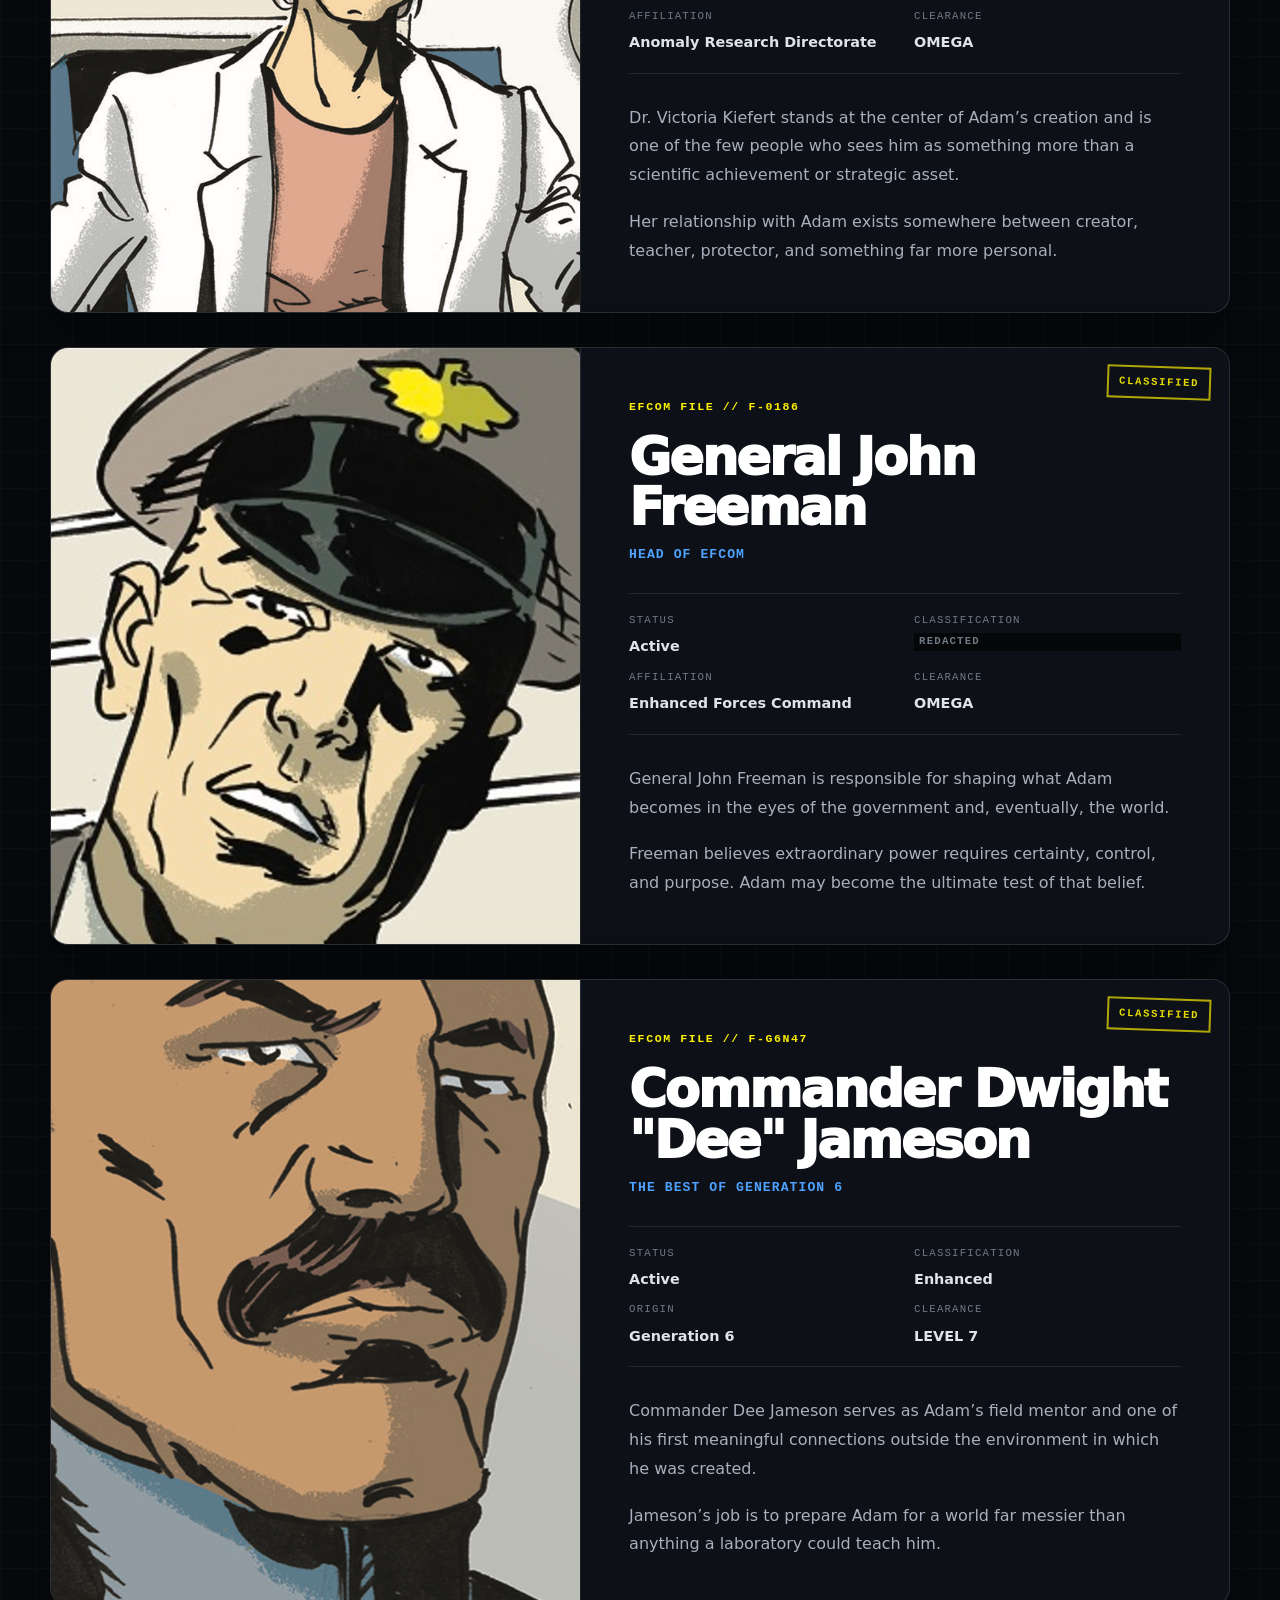
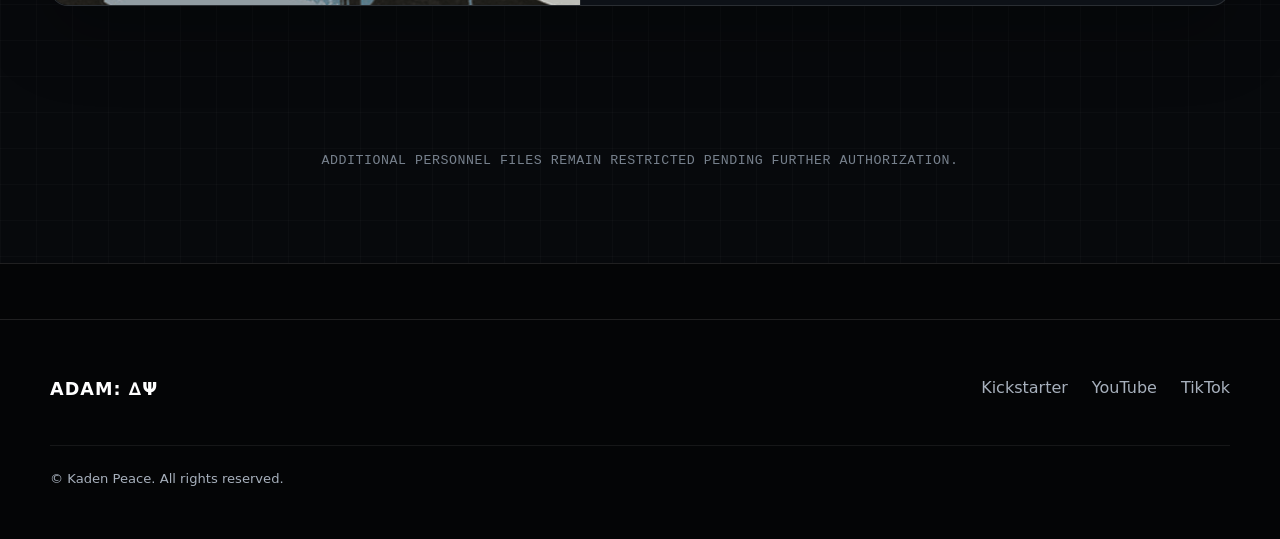
==== commit 8d894b06: "Add media query for dossier image scaling" ====
--- a/characters.html
+++ b/characters.html
@@ -148,6 +148,12 @@
       transform: scale(1.06) translateY(-12px);
     }
 
+    @media (min-width: 851px) {
+    .dossier.jameson .dossier-image img {
+      transform: scale(1.10) translateY(-18px);
+    }
+    }
+    
     .dossier-missing {
       align-self: center;
       padding: 50px 30px;
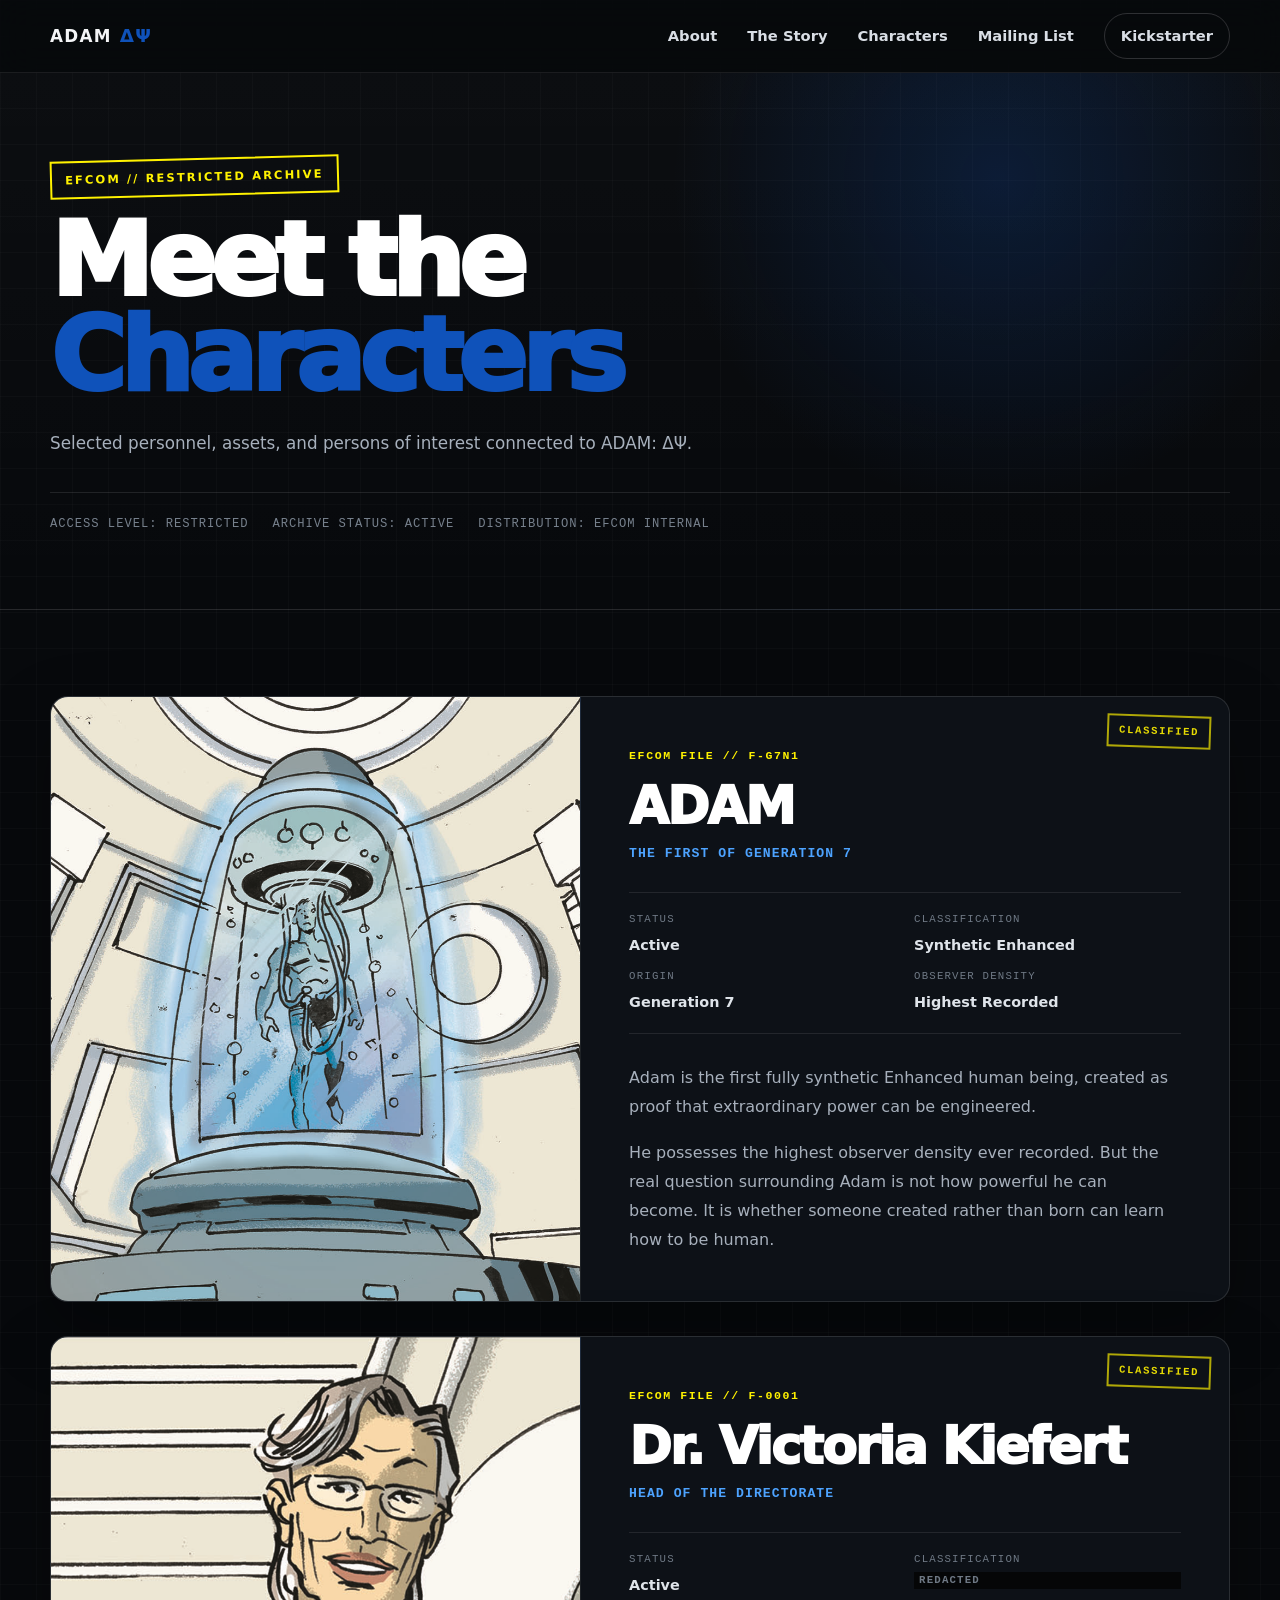
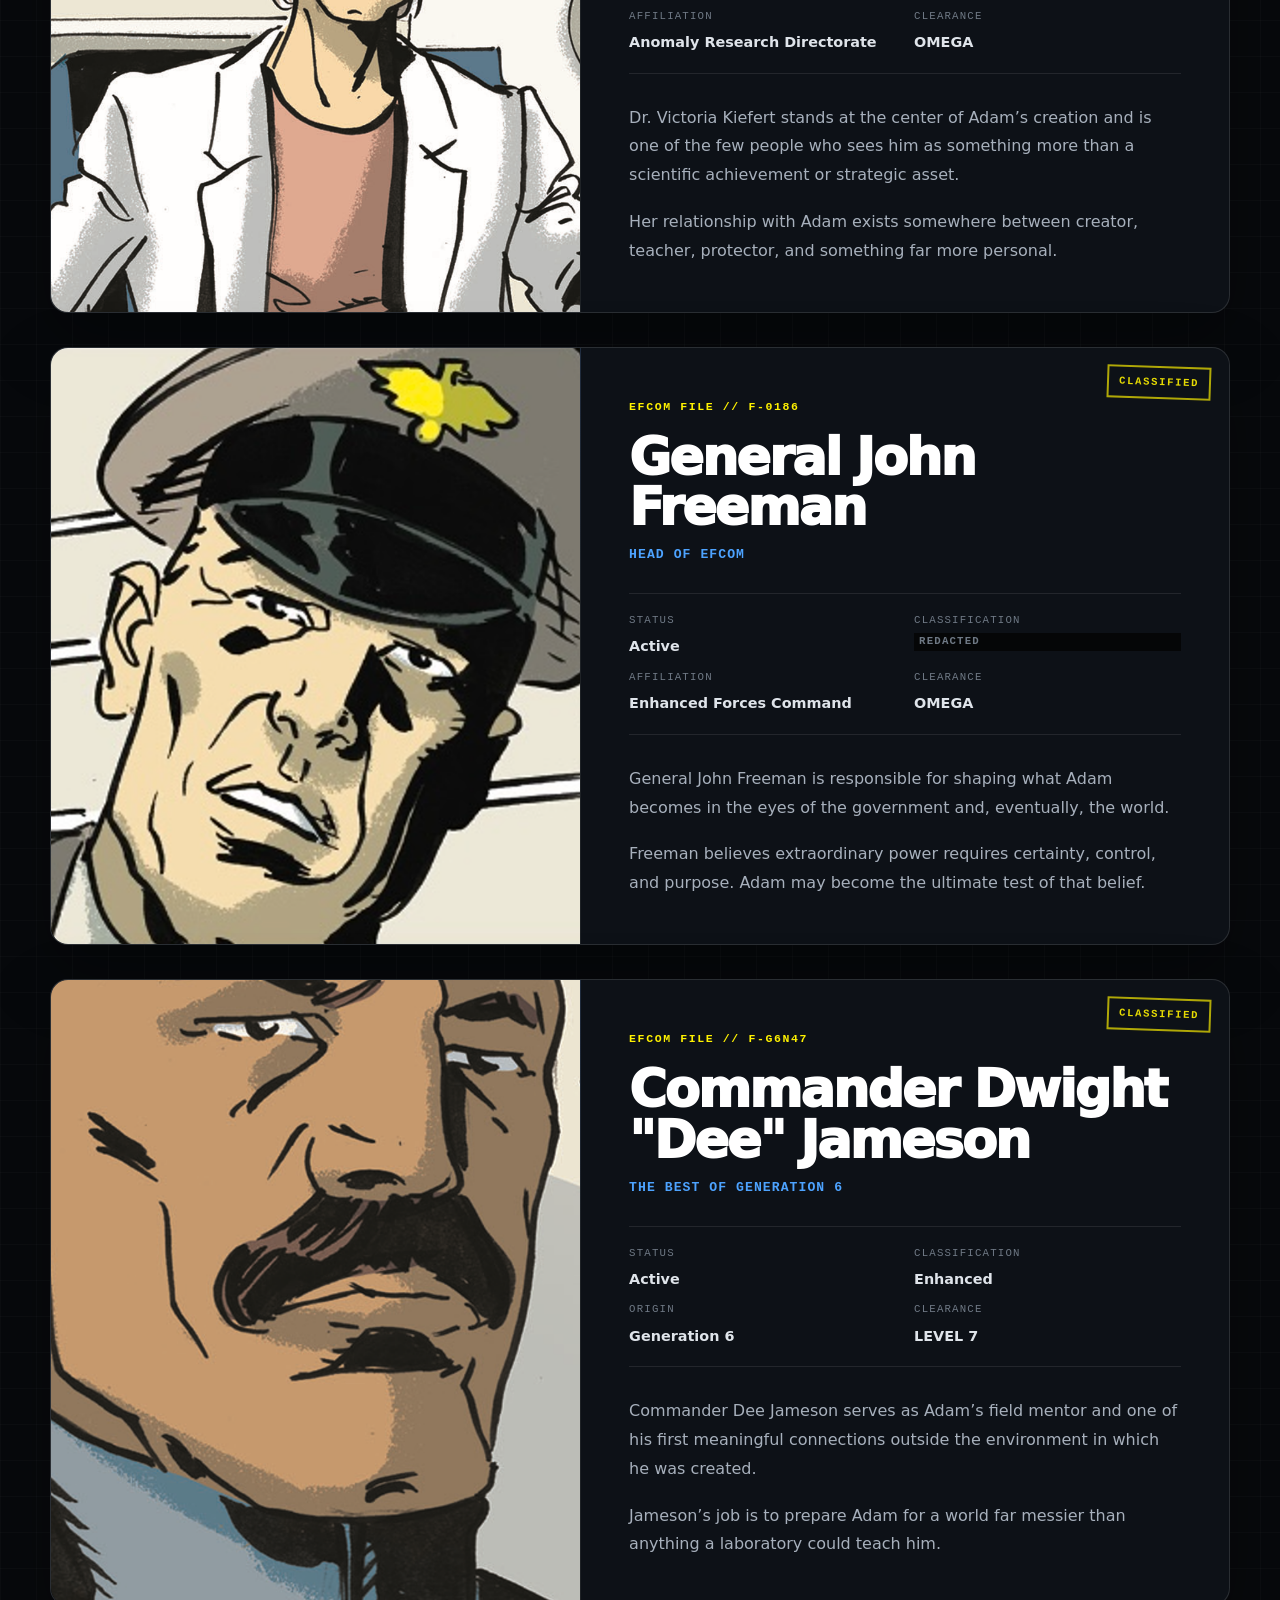
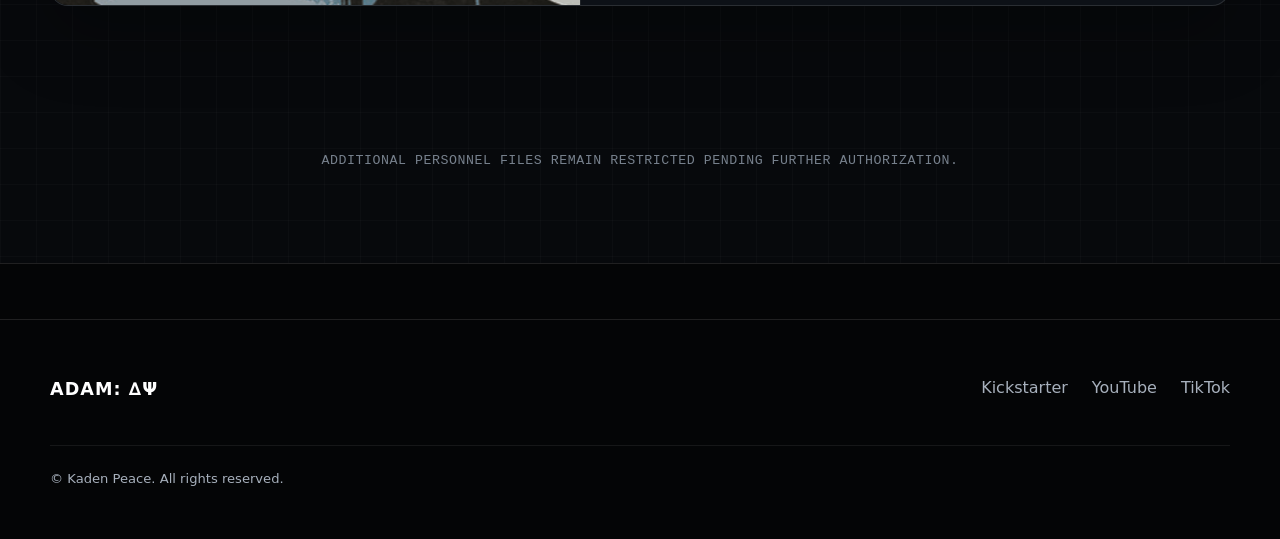
==== commit 0832454b: "Adjust image transformation for dossier on large screens" ====
--- a/characters.html
+++ b/characters.html
@@ -150,7 +150,7 @@
 
     @media (min-width: 851px) {
     .dossier.jameson .dossier-image img {
-      transform: scale(1.10) translateY(-18px);
+      transform: translateY(-35px) scale(1.15);
     }
     }
     
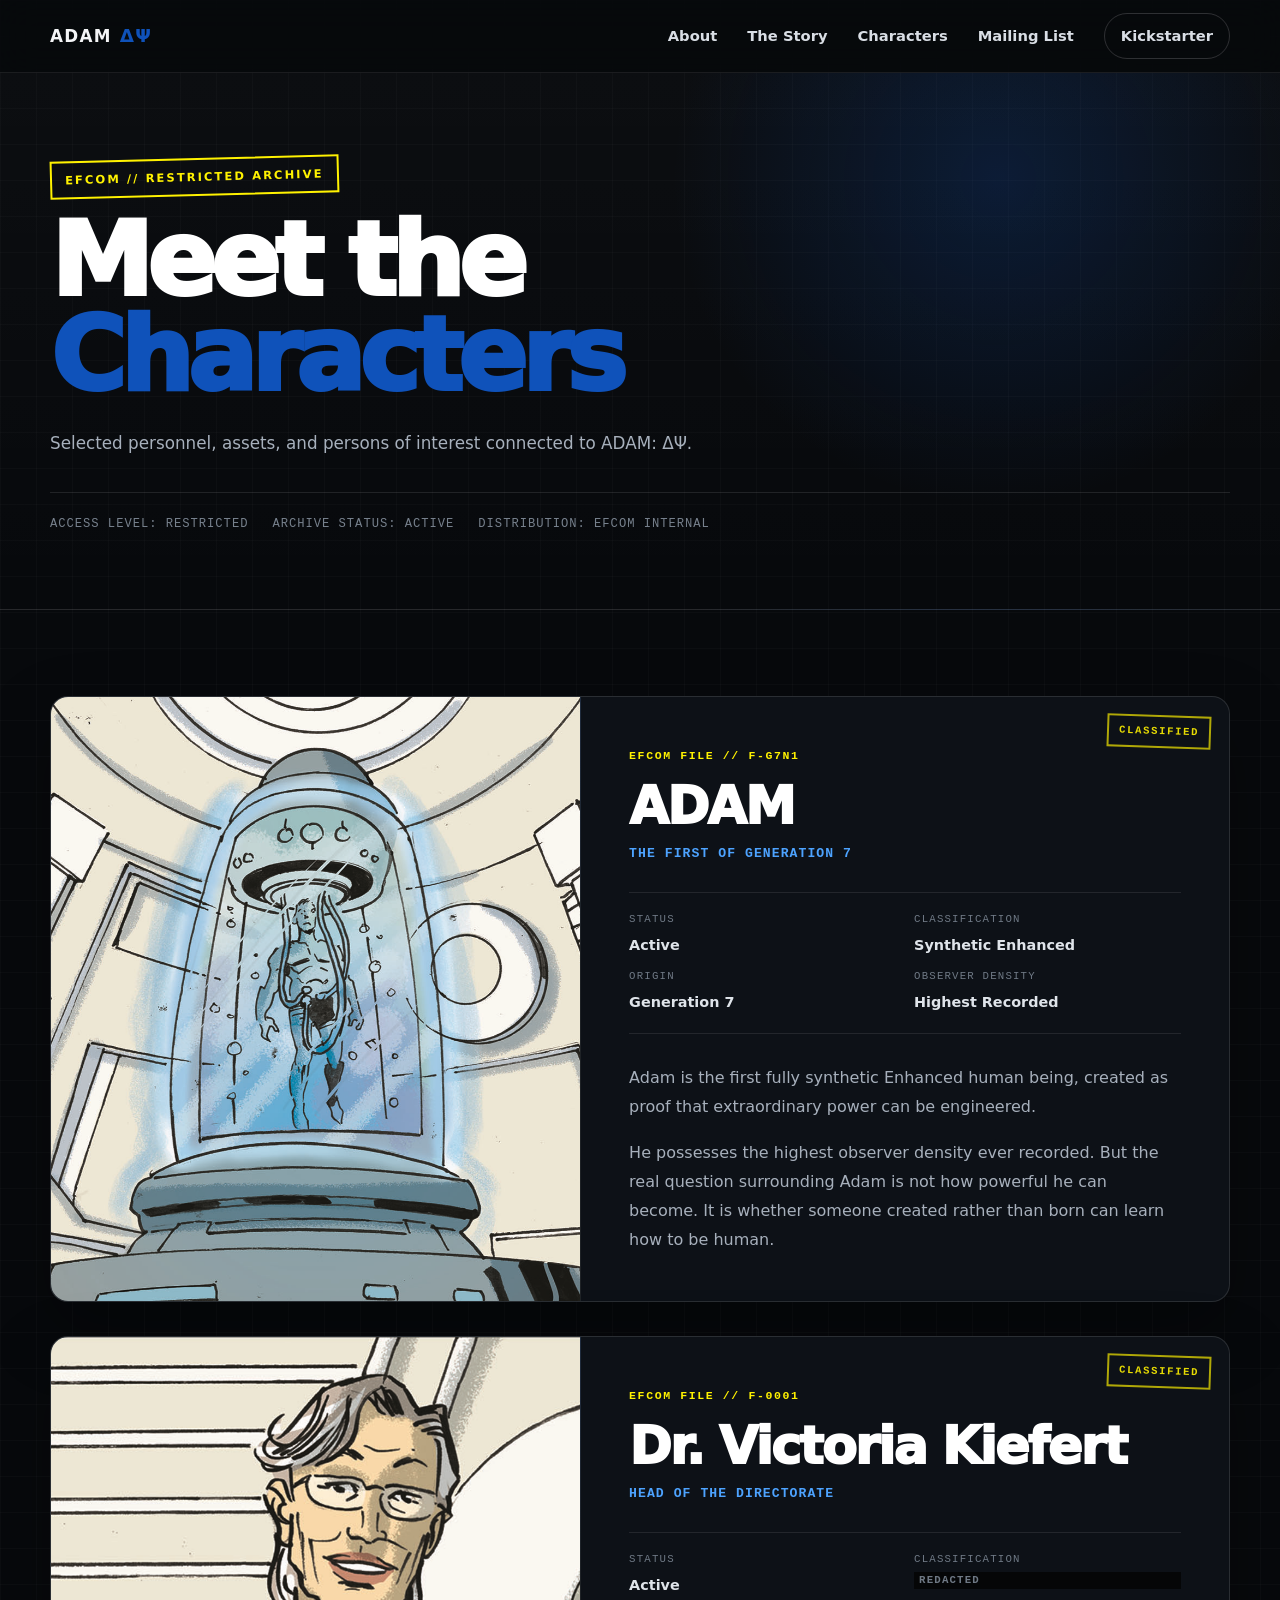
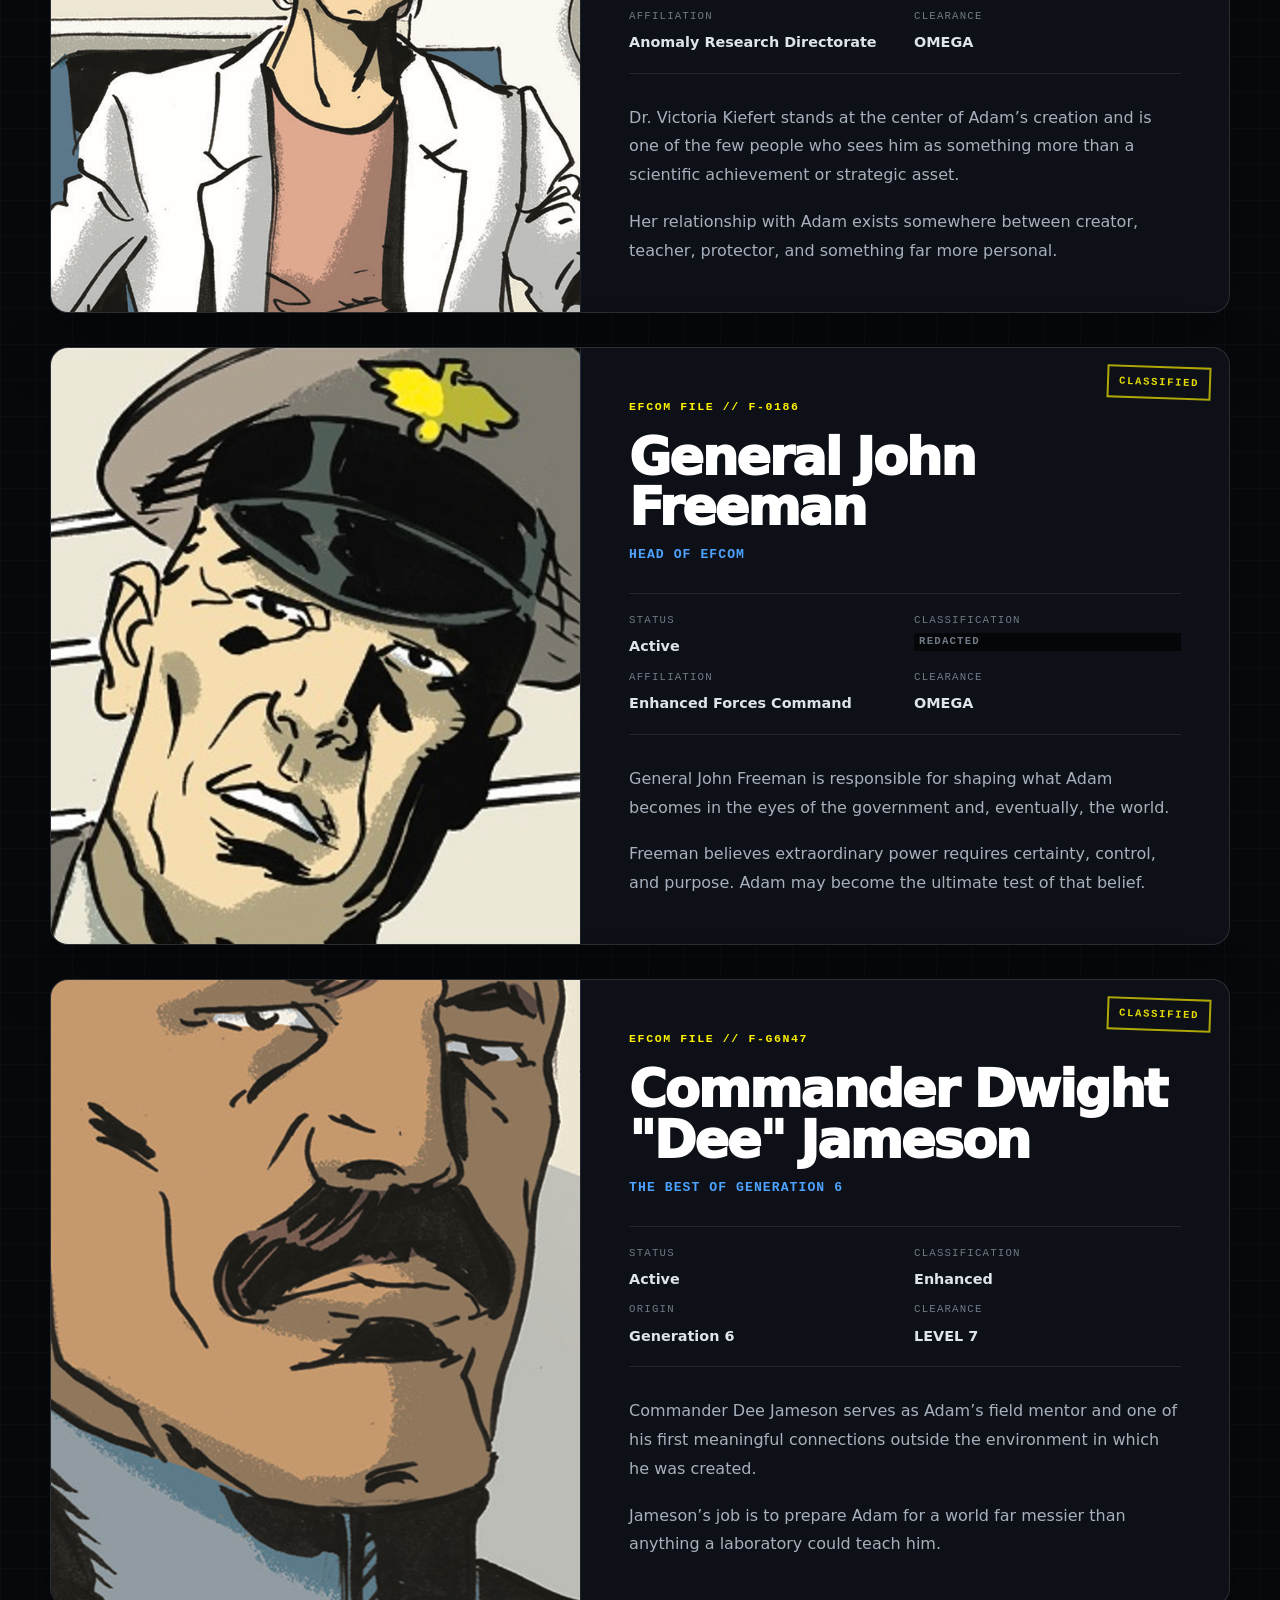
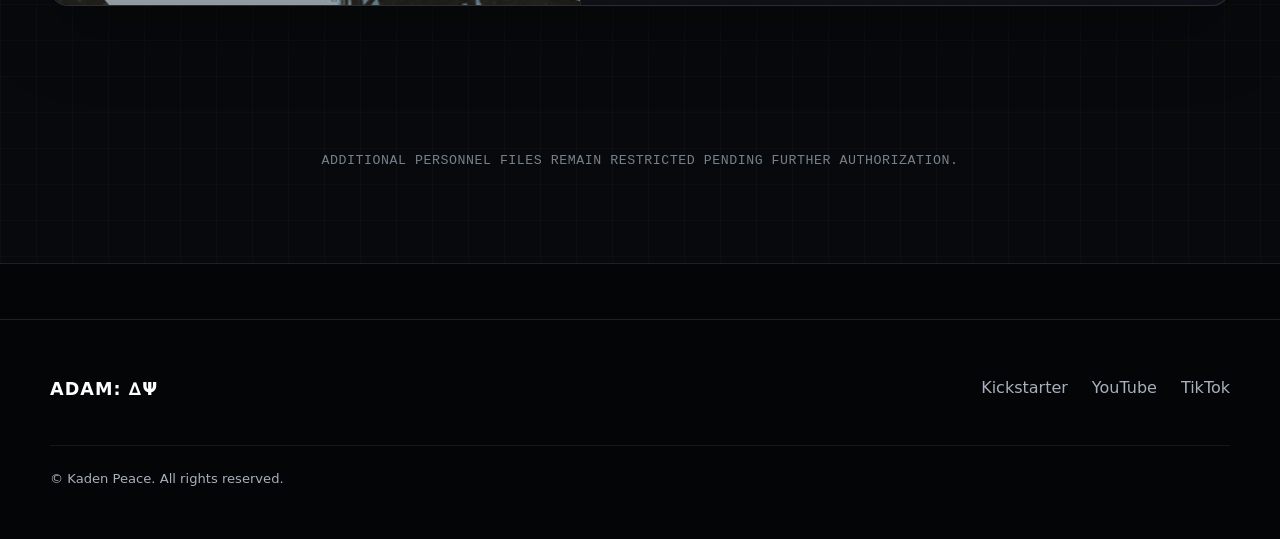
==== commit ee746152: "Adjust image transform for dossier.jameson" ====
--- a/characters.html
+++ b/characters.html
@@ -150,7 +150,7 @@
 
     @media (min-width: 851px) {
     .dossier.jameson .dossier-image img {
-      transform: translateY(-35px) scale(1.15);
+      transform: translateY(-45px) scale(1.15);
     }
     }
     
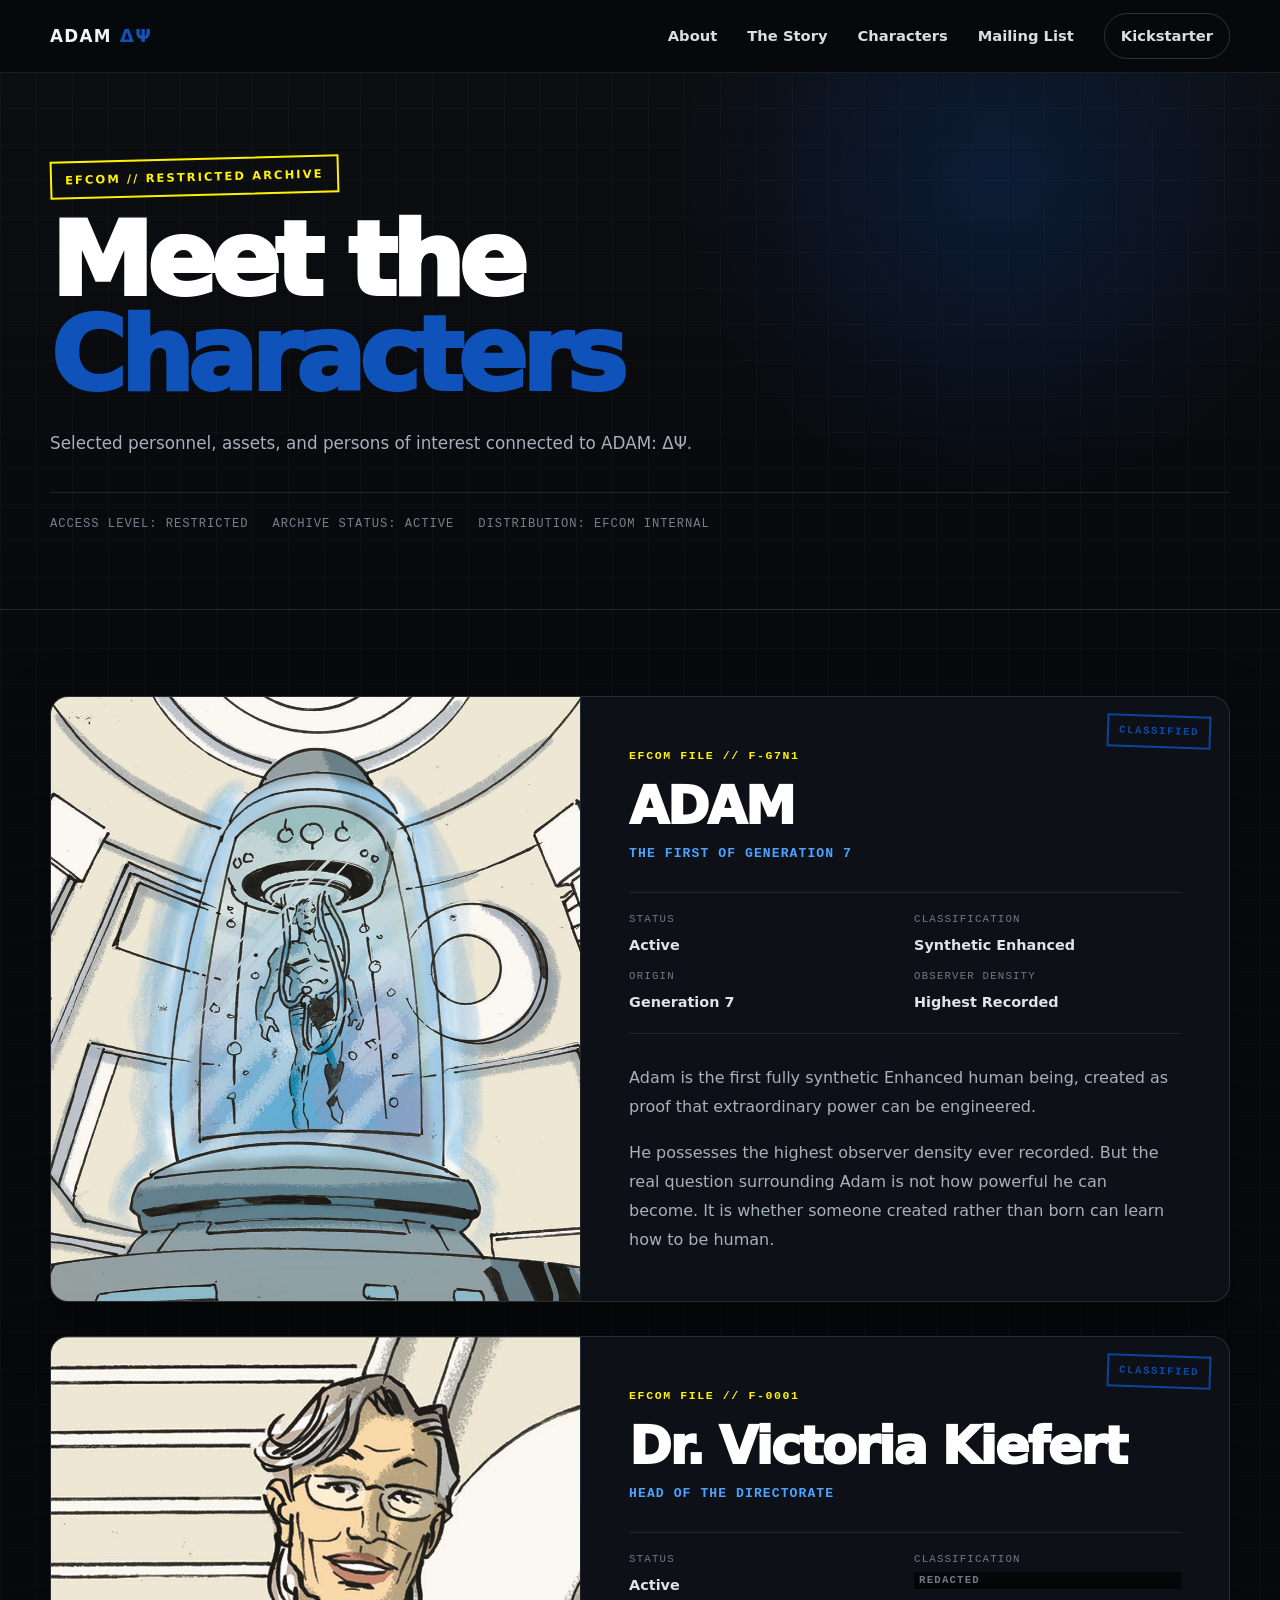
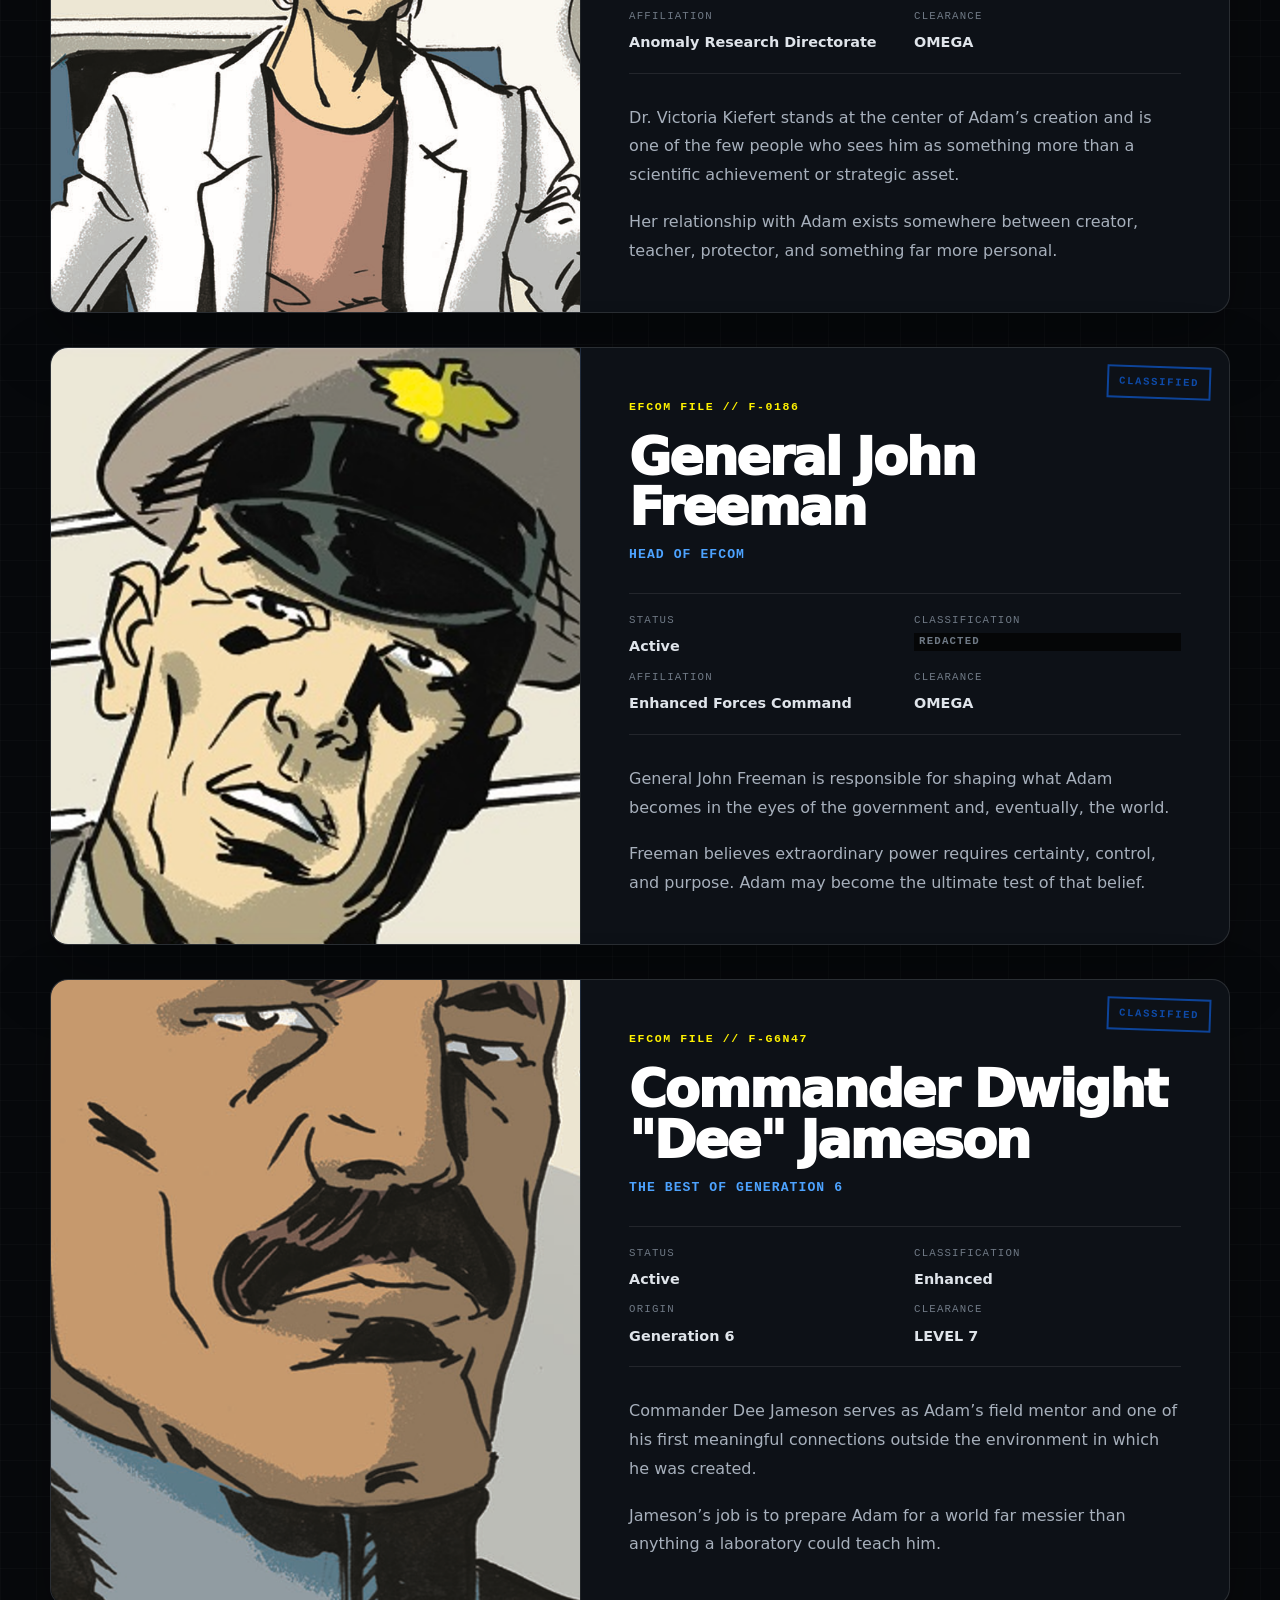
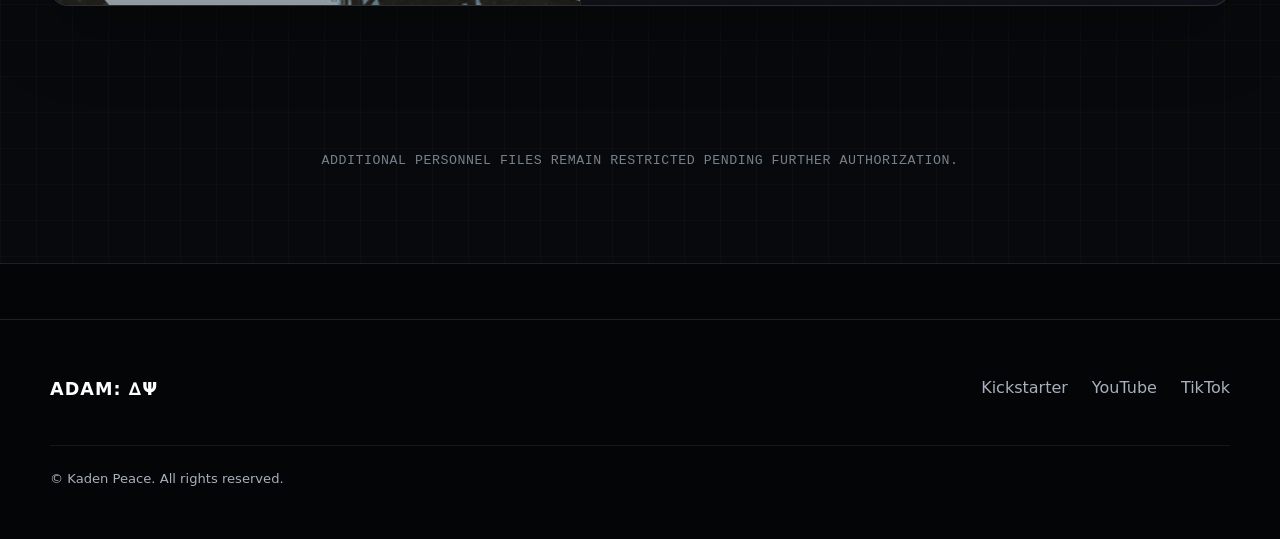
==== commit 47af0150: "Update border and color styles in characters.html" ====
--- a/characters.html
+++ b/characters.html
@@ -105,8 +105,8 @@
       right: 18px;
       z-index: 3;
       padding: 6px 10px;
-      border: 2px solid rgba(255, 242, 0, .75);
-      color: #FFF200;
+      border: 2px solid rgba(15, 82, 186, .9);
+      color: #0F52BA;
       font-family: "Courier New", Courier, monospace;
       font-size: .66rem;
       font-weight: 900;
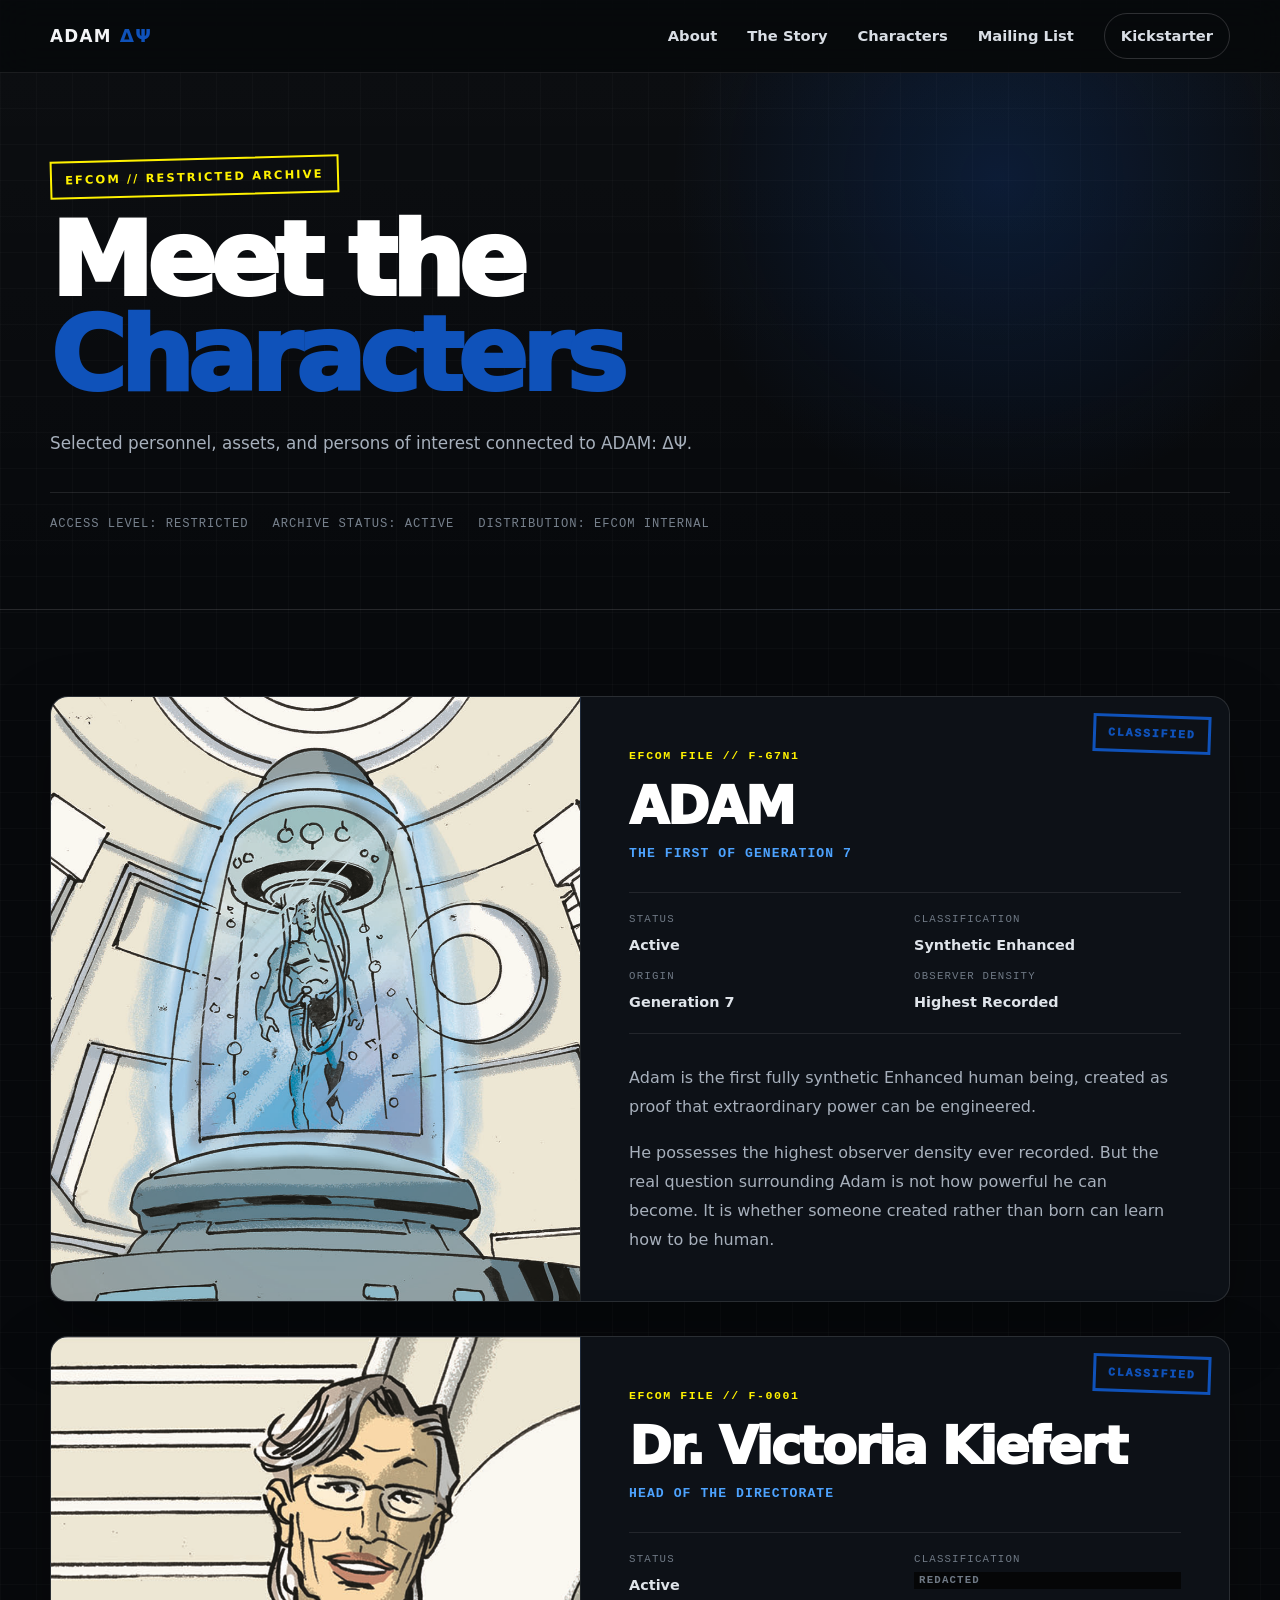
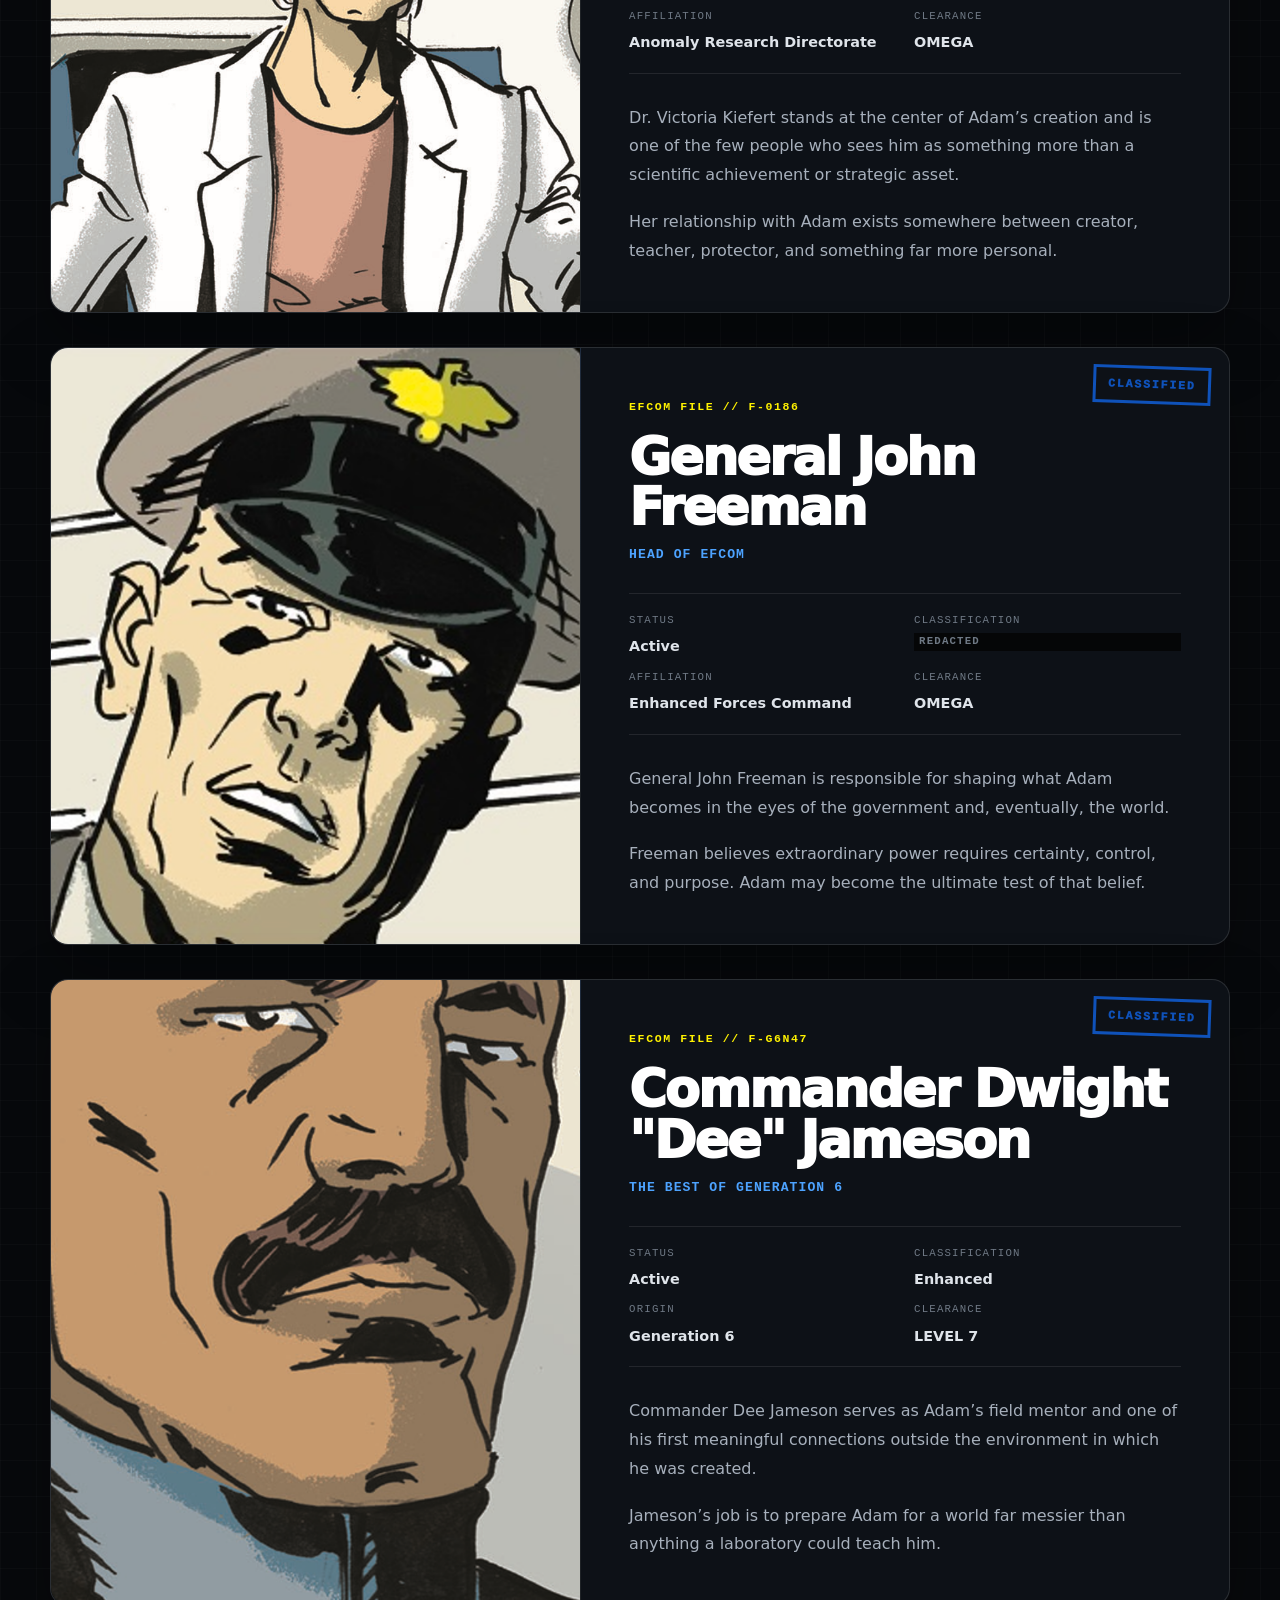
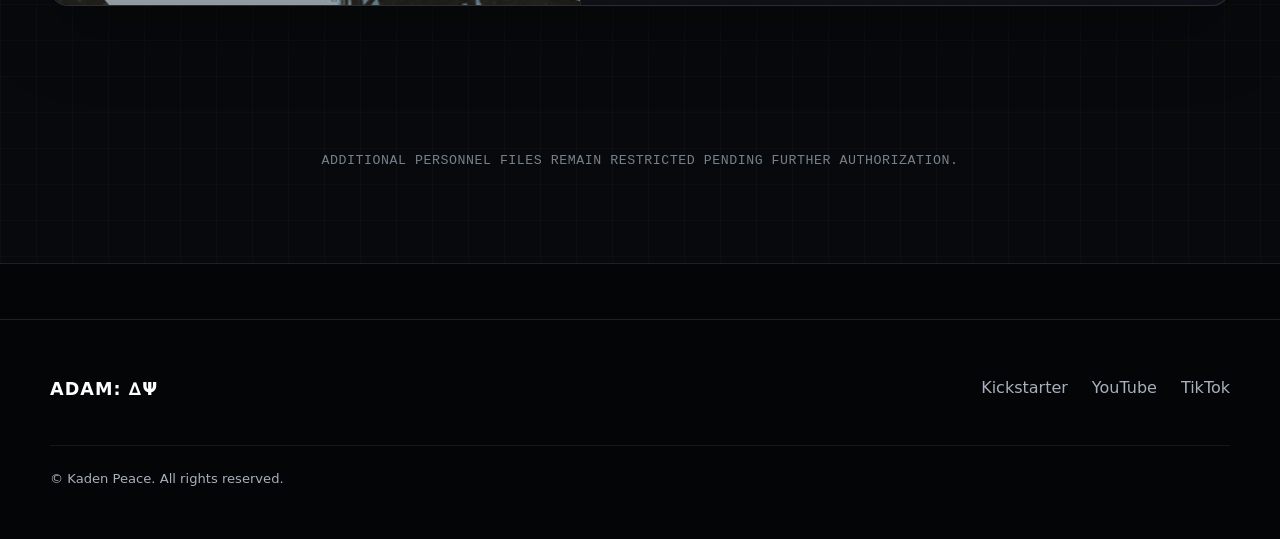
==== commit b636a85f: "Update styles for character element in HTML" ====
--- a/characters.html
+++ b/characters.html
@@ -104,15 +104,15 @@
       top: 18px;
       right: 18px;
       z-index: 3;
-      padding: 6px 10px;
-      border: 2px solid rgba(15, 82, 186, .9);
+      padding: 7px 12px;
+      border: 3px solid #0F52BA;
       color: #0F52BA;
       font-family: "Courier New", Courier, monospace;
-      font-size: .66rem;
-      font-weight: 900;
+      font-size: .72rem;
+      font-weight: 950;
       letter-spacing: .16em;
       transform: rotate(2deg);
-      opacity: .9;
+      opacity: 1;
     }
 
     .dossier-image {
